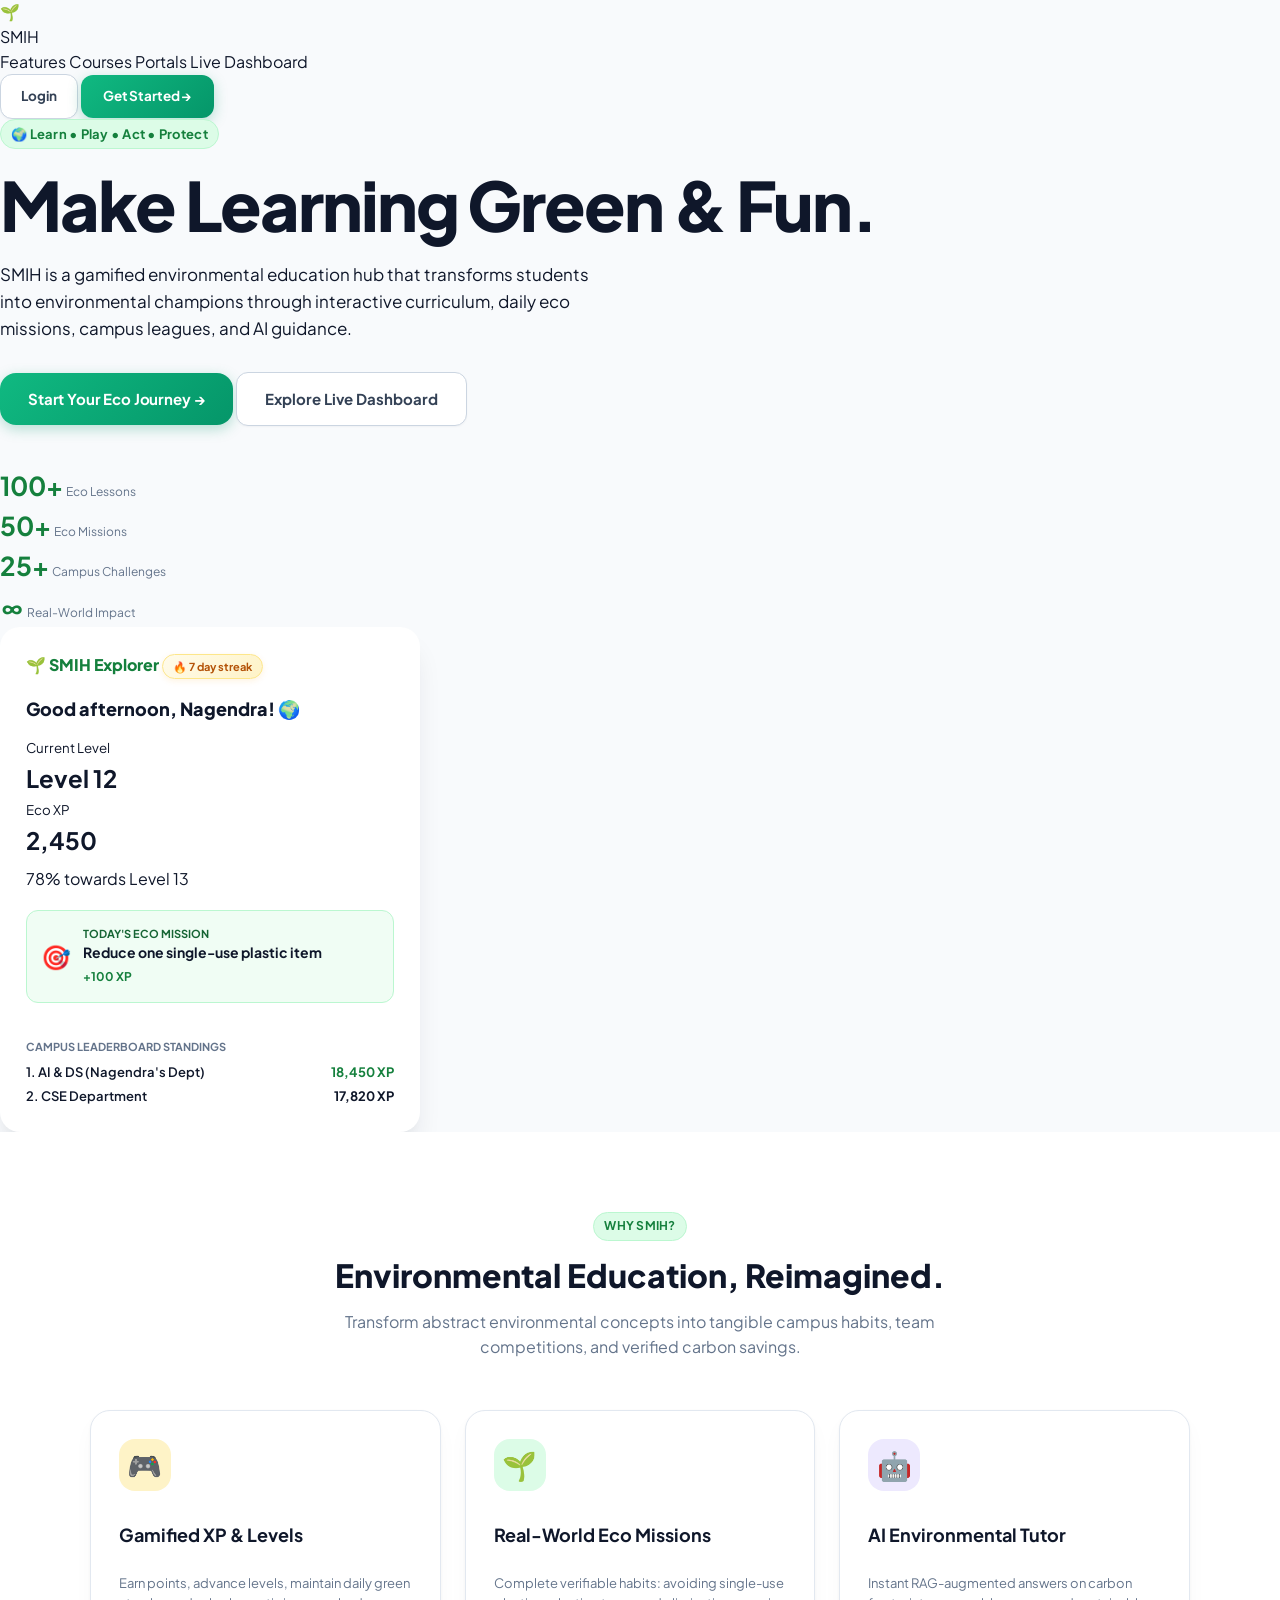
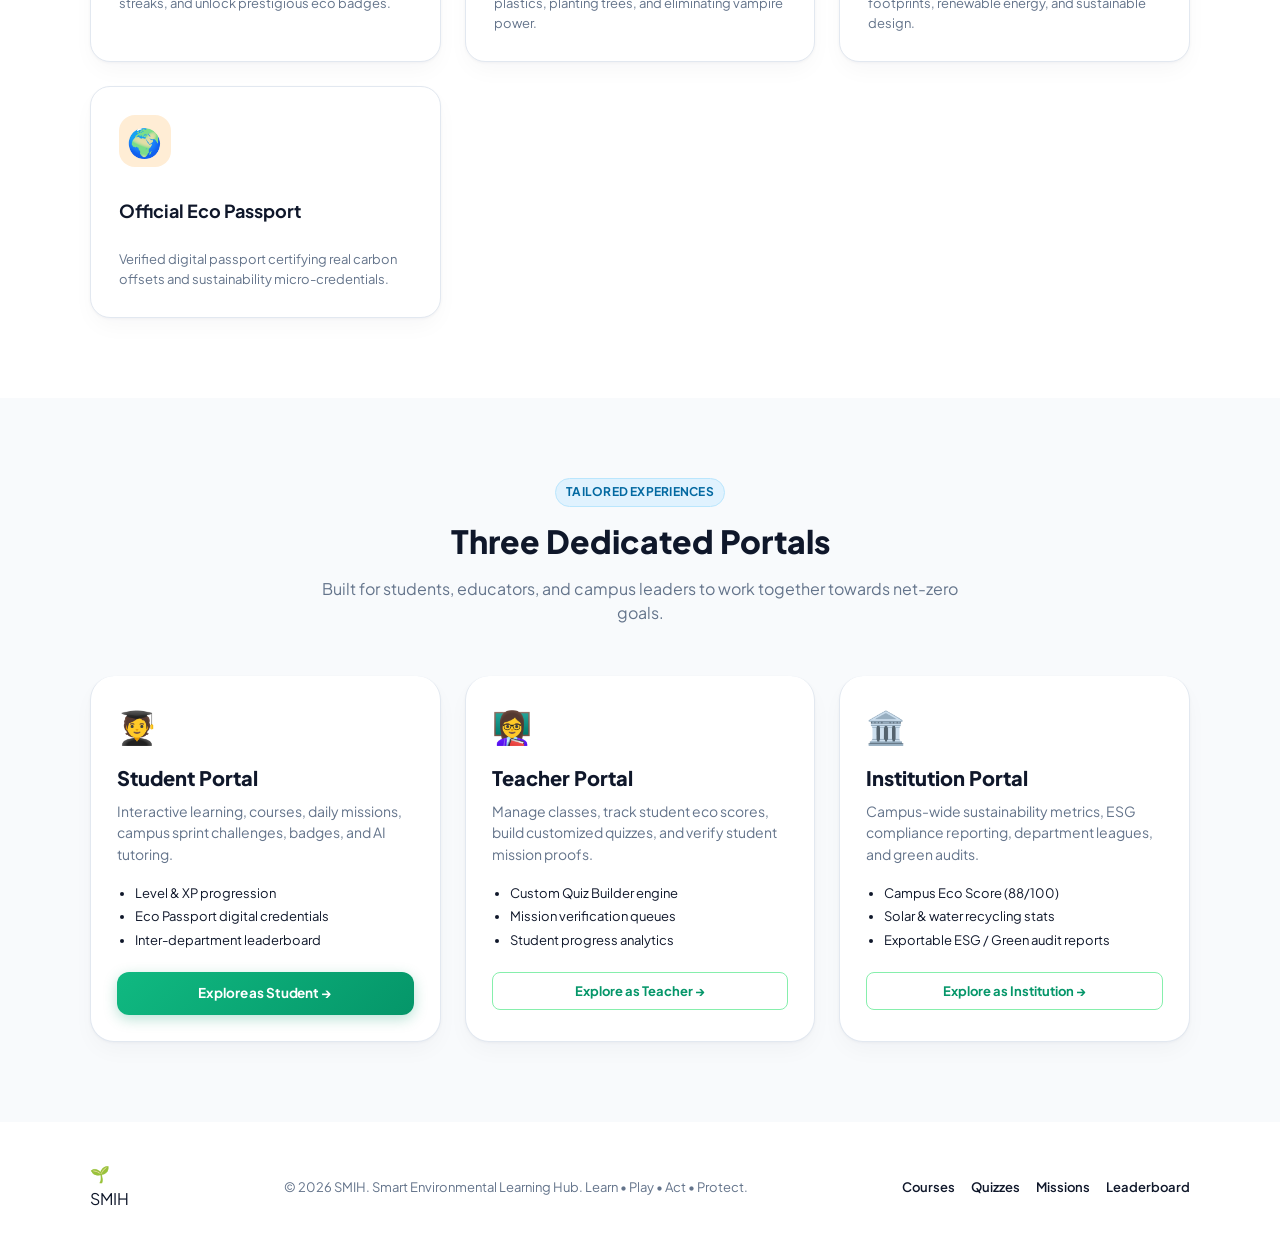
==== index.html @ 1d526935 "Initial commit: Complete SMIH application with modern UI, portals, quiz engine, and backend" ====
<!DOCTYPE html>
<html lang="en">
<head>
    <meta charset="UTF-8">
    <meta name="viewport" content="width=device-width, initial-scale=1.0">
    <title>SMIH | Smart Environmental Learning Hub</title>
    <link rel="stylesheet" href="styles.css">
    <link href="https://fonts.googleapis.com/css2?family=Inter:wght@400;500;600;700;800&display=swap" rel="stylesheet">
</head>
<body>

    <!-- Landing Navigation -->
    <nav class="navbar">
        <div class="logo">
            <div class="logo-icon">🌱</div>
            <span>SMIH</span>
        </div>

        <div class="nav-links">
            <a href="#features">Features</a>
            <a href="#courses">Courses</a>
            <a href="#portals">Portals</a>
            <a href="dashboard.html">Live Dashboard</a>
        </div>

        <div class="nav-actions">
            <a href="login.html" class="secondary-btn">Login</a>
            <a href="register.html" class="primary-btn">Get Started →</a>
        </div>
    </nav>

    <!-- Hero Section -->
    <section class="hero">
        <div class="hero-content">
            <div class="badge-tag badge-green" style="font-size: 13px; font-weight: 700; margin-bottom: 20px;">
                🌍 Learn • Play • Act • Protect
            </div>

            <h1 style="font-size: clamp(42px, 5.5vw, 68px); line-height: 1.05; letter-spacing: -0.03em; font-weight: 800; margin-bottom: 20px;">
                Make Learning <span style="color: var(--green);">Green & Fun.</span>
            </h1>

            <p style="font-size: 17px; color: var(--text); line-height: 1.6; margin-bottom: 30px; max-width: 620px;">
                SMIH is a gamified environmental education hub that transforms students into environmental champions through interactive curriculum, daily eco missions, campus leagues, and AI guidance.
            </p>

            <div class="hero-buttons">
                <a href="register.html" class="primary-btn large">
                    Start Your Eco Journey →
                </a>
                <a href="dashboard.html" class="secondary-btn large">
                    Explore Live Dashboard
                </a>
            </div>

            <div class="stats" style="margin-top: 40px;">
                <div>
                    <strong style="font-size: 26px; color: #15803d;">100+</strong>
                    <span style="font-size: 12px; color: var(--text-muted);">Eco Lessons</span>
                </div>
                <div>
                    <strong style="font-size: 26px; color: #15803d;">50+</strong>
                    <span style="font-size: 12px; color: var(--text-muted);">Eco Missions</span>
                </div>
                <div>
                    <strong style="font-size: 26px; color: #15803d;">25+</strong>
                    <span style="font-size: 12px; color: var(--text-muted);">Campus Challenges</span>
                </div>
                <div>
                    <strong style="font-size: 26px; color: #15803d;">∞</strong>
                    <span style="font-size: 12px; color: var(--text-muted);">Real-World Impact</span>
                </div>
            </div>
        </div>

        <!-- Dashboard Preview Card matching ASCII mock -->
        <div class="hero-card">
            <div class="dashboard-preview" style="background: white; border: 1px solid var(--border); border-radius: var(--radius-xl); padding: 26px; box-shadow: var(--shadow-xl); max-width: 420px; width: 100%;">
                <div class="preview-header">
                    <span style="font-weight: 800; color: #15803d;">🌱 SMIH Explorer</span>
                    <span class="streak-pill" style="padding: 3px 10px; font-size: 11px;">🔥 7 day streak</span>
                </div>

                <h3 style="font-size: 18px; font-weight: 800; margin: 16px 0 12px;">Good afternoon, Nagendra! 🌍</h3>

                <div class="level-box">
                    <div>
                        <small>Current Level</small>
                        <h2>Level 12</h2>
                    </div>
                    <div>
                        <small>Eco XP</small>
                        <h2>2,450</h2>
                    </div>
                </div>

                <div class="progress" style="margin-bottom: 8px;">
                    <div class="progress-bar" style="width: 78%;"></div>
                </div>
                <p class="small-text" style="margin-bottom: 18px;">78% towards Level 13</p>

                <div class="mission-preview" style="background: #f0fdf4; border: 1px solid #bbf7d0; border-radius: 12px; padding: 14px; display: flex; gap: 12px; align-items: center;">
                    <div style="font-size: 24px;">🎯</div>
                    <div>
                        <div style="font-size: 11px; font-weight: 700; color: #166534; text-transform: uppercase;">Today's Eco Mission</div>
                        <h4 style="font-size: 14px; font-weight: 700;">Reduce one single-use plastic item</h4>
                        <span style="font-size: 12px; color: #15803d; font-weight: 700;">+100 XP</span>
                    </div>
                </div>

                <div style="margin-top: 16px; padding-top: 14px; border-top: 1px solid var(--border);">
                    <small style="font-weight: 700; color: var(--text-muted); text-transform: uppercase; font-size: 11px;">Campus Leaderboard Standings</small>
                    <div style="display: flex; justify-content: space-between; font-size: 13px; font-weight: 600; margin-top: 4px;">
                        <span>1. AI & DS (Nagendra's Dept)</span>
                        <strong style="color: #15803d;">18,450 XP</strong>
                    </div>
                    <div style="display: flex; justify-content: space-between; font-size: 13px; font-weight: 600; margin-top: 4px;">
                        <span>2. CSE Department</span>
                        <strong style="color: var(--text);">17,820 XP</strong>
                    </div>
                </div>
            </div>
        </div>
    </section>

    <!-- Why SMIH / Features -->
    <section id="features" style="padding: 80px 7%; background: white;">
        <div style="text-align: center; max-width: 650px; margin: 0 auto 50px;">
            <span class="badge-tag badge-green">WHY SMIH?</span>
            <h2 style="font-size: 32px; font-weight: 800; margin: 10px 0;">Environmental Education, Reimagined.</h2>
            <p style="color: var(--text-muted); font-size: 16px;">Transform abstract environmental concepts into tangible campus habits, team competitions, and verified carbon savings.</p>
        </div>

        <div style="display: grid; grid-template-columns: repeat(auto-fit, minmax(260px, 1fr)); gap: 24px;">
            <div class="stat-metric-card" style="flex-direction: column; align-items: flex-start; padding: 28px;">
                <div class="stat-metric-icon xp" style="font-size: 28px; margin-bottom: 12px;">🎮</div>
                <h3 style="font-size: 18px; margin-bottom: 6px;">Gamified XP & Levels</h3>
                <p style="font-size: 13px; color: var(--text-muted);">Earn points, advance levels, maintain daily green streaks, and unlock prestigious eco badges.</p>
            </div>

            <div class="stat-metric-card" style="flex-direction: column; align-items: flex-start; padding: 28px;">
                <div class="stat-metric-icon carbon" style="font-size: 28px; margin-bottom: 12px;">🌱</div>
                <h3 style="font-size: 18px; margin-bottom: 6px;">Real-World Eco Missions</h3>
                <p style="font-size: 13px; color: var(--text-muted);">Complete verifiable habits: avoiding single-use plastics, planting trees, and eliminating vampire power.</p>
            </div>

            <div class="stat-metric-card" style="flex-direction: column; align-items: flex-start; padding: 28px;">
                <div class="stat-metric-icon badges" style="font-size: 28px; margin-bottom: 12px;">🤖</div>
                <h3 style="font-size: 18px; margin-bottom: 6px;">AI Environmental Tutor</h3>
                <p style="font-size: 13px; color: var(--text-muted);">Instant RAG-augmented answers on carbon footprints, renewable energy, and sustainable design.</p>
            </div>

            <div class="stat-metric-card" style="flex-direction: column; align-items: flex-start; padding: 28px;">
                <div class="stat-metric-icon streak" style="font-size: 28px; margin-bottom: 12px;">🌍</div>
                <h3 style="font-size: 18px; margin-bottom: 6px;">Official Eco Passport</h3>
                <p style="font-size: 13px; color: var(--text-muted);">Verified digital passport certifying real carbon offsets and sustainability micro-credentials.</p>
            </div>
        </div>
    </section>

    <!-- 3 Core Portals Overview -->
    <section id="portals" style="padding: 80px 7%; background: var(--bg);">
        <div style="text-align: center; max-width: 650px; margin: 0 auto 50px;">
            <span class="badge-tag badge-blue">TAILORED EXPERIENCES</span>
            <h2 style="font-size: 32px; font-weight: 800; margin: 10px 0;">Three Dedicated Portals</h2>
            <p style="color: var(--text-muted); font-size: 16px;">Built for students, educators, and campus leaders to work together towards net-zero goals.</p>
        </div>

        <div style="display: grid; grid-template-columns: repeat(auto-fit, minmax(320px, 1fr)); gap: 24px;">
            <!-- Student Portal -->
            <div class="content-card" style="border-top: 4px solid var(--green);">
                <div style="font-size: 32px; margin-bottom: 10px;">🧑‍🎓</div>
                <h3 style="font-size: 20px; font-weight: 800; margin-bottom: 8px;">Student Portal</h3>
                <p style="color: var(--text-muted); font-size: 14px; margin-bottom: 16px;">Interactive learning, courses, daily missions, campus sprint challenges, badges, and AI tutoring.</p>
                <ul style="font-size: 13px; color: var(--text); padding-left: 18px; margin-bottom: 20px; line-height: 1.8;">
                    <li>Level & XP progression</li>
                    <li>Eco Passport digital credentials</li>
                    <li>Inter-department leaderboard</li>
                </ul>
                <a href="login.html" class="primary-btn full-btn">Explore as Student →</a>
            </div>

            <!-- Teacher Portal -->
            <div class="content-card" style="border-top: 4px solid var(--blue);">
                <div style="font-size: 32px; margin-bottom: 10px;">👩‍🏫</div>
                <h3 style="font-size: 20px; font-weight: 800; margin-bottom: 8px;">Teacher Portal</h3>
                <p style="color: var(--text-muted); font-size: 14px; margin-bottom: 16px;">Manage classes, track student eco scores, build customized quizzes, and verify student mission proofs.</p>
                <ul style="font-size: 13px; color: var(--text); padding-left: 18px; margin-bottom: 20px; line-height: 1.8;">
                    <li>Custom Quiz Builder engine</li>
                    <li>Mission verification queues</li>
                    <li>Student progress analytics</li>
                </ul>
                <a href="login.html" class="outline-btn full-btn">Explore as Teacher →</a>
            </div>

            <!-- Institution Portal -->
            <div class="content-card" style="border-top: 4px solid var(--purple);">
                <div style="font-size: 32px; margin-bottom: 10px;">🏛️</div>
                <h3 style="font-size: 20px; font-weight: 800; margin-bottom: 8px;">Institution Portal</h3>
                <p style="color: var(--text-muted); font-size: 14px; margin-bottom: 16px;">Campus-wide sustainability metrics, ESG compliance reporting, department leagues, and green audits.</p>
                <ul style="font-size: 13px; color: var(--text); padding-left: 18px; margin-bottom: 20px; line-height: 1.8;">
                    <li>Campus Eco Score (88/100)</li>
                    <li>Solar & water recycling stats</li>
                    <li>Exportable ESG / Green audit reports</li>
                </ul>
                <a href="login.html" class="outline-btn full-btn">Explore as Institution →</a>
            </div>
        </div>
    </section>

    <!-- Footer -->
    <footer style="padding: 40px 7%; background: white; border-top: 1px solid var(--border); display: flex; justify-content: space-between; align-items: center; flex-wrap: gap; gap: 20px;">
        <div class="logo">
            <div class="logo-icon">🌱</div>
            <span>SMIH</span>
        </div>
        <p style="color: var(--text-muted); font-size: 13px;">
            © 2026 SMIH. Smart Environmental Learning Hub. Learn • Play • Act • Protect.
        </p>
        <div style="display: flex; gap: 16px; font-size: 13px; font-weight: 600;">
            <a href="courses.html">Courses</a>
            <a href="quiz.html">Quizzes</a>
            <a href="missions.html">Missions</a>
            <a href="leaderboard.html">Leaderboard</a>
        </div>
    </footer>

    <script src="app.js"></script>
</body>
</html>
---- styles.css ----
/* ==================================================
   SMIH - Smart Environmental Learning Hub
   Next-Gen Professional Design System & UI Theme
================================================== */

@import url('https://fonts.googleapis.com/css2?family=Plus+Jakarta+Sans:wght@400;500;600;700;800&family=Inter:wght@400;500;600;700&display=swap');

:root {
    /* Brand Primary - Emerald / Forest */
    --primary: #059669;
    --primary-hover: #047857;
    --primary-active: #065f46;
    --primary-subtle: #f0fdf4;
    --primary-light: #dcfce7;
    --primary-border: #86efac;
    --primary-glow: rgba(5, 150, 105, 0.2);

    /* Dark & Slate Neutrals */
    --slate-25: #fcfdfd;
    --slate-50: #f8fafc;
    --slate-100: #f1f5f9;
    --slate-150: #eef2f6;
    --slate-200: #e2e8f0;
    --slate-300: #cbd5e1;
    --slate-400: #94a3b8;
    --slate-500: #64748b;
    --slate-600: #475569;
    --slate-700: #334155;
    --slate-800: #1e293b;
    --slate-900: #0f172a;
    --slate-950: #020617;

    /* Semantic Accents */
    --accent-amber: #f59e0b;
    --accent-amber-light: #fef3c7;
    --accent-amber-subtle: #fffbeb;
    --accent-sky: #0284c7;
    --accent-sky-light: #e0f2fe;
    --accent-violet: #7c3aed;
    --accent-violet-light: #ede9fe;
    --accent-rose: #e11d48;
    --accent-rose-light: #ffe4e6;

    /* Theme Layout Tokens */
    --bg-page: #f8fafc;
    --bg-surface: #ffffff;
    --bg-surface-elevated: #ffffff;
    --border-subtle: #e2e8f0;
    --border-strong: #cbd5e1;
    --text-primary: #0f172a;
    --text-secondary: #475569;
    --text-muted: #64748b;
    --text-inverse: #ffffff;

    /* Radii */
    --radius-xs: 6px;
    --radius-sm: 8px;
    --radius-md: 12px;
    --radius-lg: 16px;
    --radius-xl: 20px;
    --radius-2xl: 24px;
    --radius-full: 9999px;

    /* Multi-Layered SaaS Elevation Shadows */
    --shadow-xs: 0 1px 2px rgba(15, 23, 42, 0.04);
    --shadow-sm: 0 2px 4px rgba(15, 23, 42, 0.04), 0 1px 2px rgba(15, 23, 42, 0.02);
    --shadow-md: 0 4px 8px -1px rgba(15, 23, 42, 0.06), 0 2px 4px -2px rgba(15, 23, 42, 0.04);
    --shadow-lg: 0 10px 18px -3px rgba(15, 23, 42, 0.08), 0 4px 8px -4px rgba(15, 23, 42, 0.03);
    --shadow-xl: 0 20px 28px -5px rgba(15, 23, 42, 0.09), 0 8px 12px -6px rgba(15, 23, 42, 0.04);
    --shadow-card: 0 1px 3px rgba(15, 23, 42, 0.04), 0 10px 24px -4px rgba(15, 23, 42, 0.04);
    --shadow-glow: 0 0 25px rgba(5, 150, 105, 0.18);
}

/* Base Reset & Typography */
* {
    margin: 0;
    padding: 0;
    box-sizing: border-box;
}

html {
    scroll-behavior: smooth;
}

body {
    font-family: 'Plus Jakarta Sans', 'Inter', system-ui, -apple-system, sans-serif;
    background-color: var(--bg-page);
    color: var(--text-primary);
    line-height: 1.55;
    -webkit-font-smoothing: antialiased;
    -moz-osx-font-smoothing: grayscale;
}

a {
    color: inherit;
    text-decoration: none;
    transition: color 0.15s ease;
}

button, input, select, textarea {
    font-family: inherit;
}

/* ==================================================
   MODERN GLASS TOPBAR
================================================== */
.app-topbar {
    height: 70px;
    background: rgba(255, 255, 255, 0.88);
    backdrop-filter: blur(16px);
    -webkit-backdrop-filter: blur(16px);
    border-bottom: 1px solid var(--border-subtle);
    display: flex;
    align-items: center;
    justify-content: space-between;
    padding: 0 28px;
    position: sticky;
    top: 0;
    z-index: 120;
}

.topbar-left {
    display: flex;
    align-items: center;
    gap: 16px;
}

.brand {
    display: flex;
    align-items: center;
    gap: 12px;
    font-size: 19px;
    font-weight: 800;
    letter-spacing: -0.03em;
    color: var(--slate-900);
}

.brand .logo-icon {
    width: 38px;
    height: 38px;
    background: linear-gradient(135deg, #10b981 0%, #059669 100%);
    color: white;
    border-radius: var(--radius-md);
    display: grid;
    place-items: center;
    font-size: 20px;
    box-shadow: 0 4px 12px rgba(5, 150, 105, 0.28);
}

.brand-text {
    display: flex;
    flex-direction: column;
}

.brand-title {
    line-height: 1.1;
    font-weight: 800;
    font-size: 18px;
    background: linear-gradient(135deg, #0f172a 0%, #064e3b 100%);
    -webkit-background-clip: text;
    -webkit-text-fill-color: transparent;
}

.brand-subtitle {
    font-size: 10.5px;
    font-weight: 700;
    color: var(--slate-500);
    letter-spacing: 0.05em;
    text-transform: uppercase;
}

/* Topbar Global Search */
.topbar-search {
    position: relative;
    width: 320px;
}

.topbar-search input {
    width: 100%;
    padding: 9px 36px 9px 38px;
    background: var(--slate-100);
    border: 1px solid transparent;
    border-radius: var(--radius-full);
    font-size: 13px;
    color: var(--slate-800);
    outline: none;
    transition: all 0.2s ease;
}

.topbar-search input:focus {
    background: #ffffff;
    border-color: var(--primary);
    box-shadow: 0 0 0 3px rgba(5, 150, 105, 0.12);
}

.topbar-search .search-icon {
    position: absolute;
    left: 14px;
    top: 50%;
    transform: translateY(-50%);
    color: var(--slate-400);
    font-size: 14px;
    pointer-events: none;
}

.topbar-search .kbd-hint {
    position: absolute;
    right: 12px;
    top: 50%;
    transform: translateY(-50%);
    font-size: 10px;
    font-weight: 700;
    background: var(--slate-200);
    color: var(--slate-600);
    padding: 2px 6px;
    border-radius: 4px;
    pointer-events: none;
}

.topbar-right {
    display: flex;
    align-items: center;
    gap: 16px;
}

/* Streak Pill */
.streak-pill {
    display: inline-flex;
    align-items: center;
    gap: 6px;
    background: linear-gradient(135deg, #fffbeb 0%, #fef3c7 100%);
    color: #b45309;
    border: 1px solid #fde68a;
    padding: 6px 14px;
    border-radius: var(--radius-full);
    font-size: 13px;
    font-weight: 700;
    box-shadow: 0 2px 6px rgba(245, 158, 11, 0.12);
    transition: transform 0.15s ease;
}

.streak-pill:hover {
    transform: translateY(-1px);
}

/* Role Selector in Topbar */
.role-badge-select {
    display: flex;
    align-items: center;
    gap: 8px;
    background: var(--slate-100);
    border: 1px solid var(--border-subtle);
    padding: 4px 10px;
    border-radius: var(--radius-full);
}

.role-badge-select select {
    background: transparent;
    border: none;
    font-size: 12px;
    font-weight: 700;
    color: var(--slate-800);
    outline: none;
    cursor: pointer;
}

/* User Profile Badge */
.user-profile-badge {
    display: flex;
    align-items: center;
    gap: 10px;
    padding: 5px 14px 5px 6px;
    border-radius: var(--radius-full);
    background: var(--bg-surface);
    border: 1px solid var(--border-subtle);
    cursor: pointer;
    transition: all 0.2s ease;
    box-shadow: var(--shadow-xs);
}

.user-profile-badge:hover {
    border-color: var(--slate-300);
    box-shadow: var(--shadow-sm);
    background: var(--slate-50);
}

.user-avatar-mini {
    width: 32px;
    height: 32px;
    border-radius: var(--radius-full);
    background: linear-gradient(135deg, #10b981 0%, #047857 100%);
    color: white;
    font-weight: 800;
    font-size: 13px;
    display: grid;
    place-items: center;
    box-shadow: 0 2px 8px rgba(5, 150, 105, 0.25);
}

/* Action Icons */
.icon-action-btn {
    width: 38px;
    height: 38px;
    border-radius: var(--radius-full);
    background: var(--bg-surface);
    border: 1px solid var(--border-subtle);
    display: grid;
    place-items: center;
    color: var(--slate-700);
    font-size: 16px;
    cursor: pointer;
    position: relative;
    user-select: none;
    transition: all 0.2s cubic-bezier(0.16, 1, 0.3, 1);
}

.icon-action-btn:hover {
    background: var(--slate-100);
    color: var(--primary);
    transform: scale(1.05);
}

.icon-action-btn.active {
    background: var(--primary-subtle);
    color: var(--primary-hover);
    border-color: var(--primary-border);
}

.icon-action-btn .badge-dot {
    position: absolute;
    top: 8px;
    right: 8px;
    width: 8px;
    height: 8px;
    background: var(--primary);
    border-radius: 50%;
    border: 2px solid white;
}

/* ==================================================
   APP LAYOUT & RESPONSIVE COLLAPSIBLE SIDEBAR
================================================== */
.app-layout {
    display: flex;
    min-height: calc(100vh - 70px);
    position: relative;
}

.sidebar {
    width: 260px;
    background: var(--bg-surface);
    border-right: 1px solid var(--border-subtle);
    display: flex;
    flex-direction: column;
    justify-content: space-between;
    padding: 24px 16px;
    flex-shrink: 0;
    transition: width 0.28s cubic-bezier(0.16, 1, 0.3, 1),
                padding 0.28s ease,
                left 0.28s cubic-bezier(0.16, 1, 0.3, 1);
    position: relative;
    z-index: 80;
}

/* Desktop Collapsed Sidebar Mode (Icon-Rail) */
.sidebar.collapsed {
    width: 78px;
    padding: 24px 10px;
}

.sidebar.collapsed .sidebar-category {
    opacity: 0;
    height: 0;
    padding: 0;
    margin: 0;
    overflow: hidden;
}

.sidebar.collapsed .nav-item {
    justify-content: center;
    padding: 12px 0;
    gap: 0;
    border-radius: var(--radius-lg);
    position: relative;
}

.sidebar.collapsed .nav-item span:not(.icon) {
    display: none;
}

.sidebar.collapsed .nav-item span.icon {
    font-size: 20px;
    width: auto;
}

.sidebar.collapsed .nav-item::before {
    left: -10px;
}

.sidebar.collapsed .eco-mini-meter {
    padding: 10px 4px;
    text-align: center;
}

.sidebar.collapsed .eco-mini-meter small,
.sidebar.collapsed .eco-mini-meter p {
    display: none;
}

.sidebar.collapsed .eco-mini-meter .carbon-val {
    font-size: 11px;
    font-weight: 800;
}

.sidebar.collapsed .sidebar-footer div:last-child {
    display: none;
}

/* Tooltip on Collapsed Navigation Items */
.sidebar.collapsed .nav-item:hover::after {
    content: attr(data-title);
    position: absolute;
    left: calc(100% + 14px);
    top: 50%;
    transform: translateY(-50%);
    background: var(--slate-900);
    color: #ffffff;
    font-size: 12px;
    font-weight: 700;
    padding: 6px 12px;
    border-radius: var(--radius-sm);
    white-space: nowrap;
    z-index: 1000;
    box-shadow: var(--shadow-lg);
    pointer-events: none;
    animation: tooltipFadeIn 0.15s ease;
}

@keyframes tooltipFadeIn {
    from { opacity: 0; transform: translateY(-50%) translateX(-6px); }
    to { opacity: 1; transform: translateY(-50%) translateX(0); }
}

.sidebar-nav {
    display: flex;
    flex-direction: column;
    gap: 4px;
}

.sidebar-category {
    font-size: 11px;
    font-weight: 700;
    text-transform: uppercase;
    letter-spacing: 0.08em;
    color: var(--slate-400);
    padding: 14px 14px 8px;
    transition: opacity 0.2s ease;
}

.nav-item {
    display: flex;
    align-items: center;
    gap: 12px;
    padding: 11px 16px;
    border-radius: var(--radius-md);
    font-size: 13.5px;
    font-weight: 600;
    color: var(--slate-600);
    transition: all 0.18s ease;
    position: relative;
}

.nav-item span.icon {
    font-size: 18px;
    display: inline-flex;
    align-items: center;
    justify-content: center;
    width: 22px;
    color: var(--slate-500);
    transition: transform 0.15s ease;
}

.nav-item:hover {
    background: var(--slate-100);
    color: var(--slate-900);
}

.nav-item:hover span.icon {
    transform: scale(1.1);
}

.nav-item.active {
    background: linear-gradient(135deg, #ecfdf4 0%, #d1fae5 100%);
    color: #065f46;
    font-weight: 700;
}

.nav-item.active span.icon {
    color: var(--primary);
}

.nav-item.active::before {
    content: "";
    position: absolute;
    left: -16px;
    top: 8px;
    bottom: 8px;
    width: 4px;
    border-radius: 0 4px 4px 0;
    background: var(--primary);
}

/* Sidebar Footer & Sustainability Gauge */
.sidebar-footer {
    padding-top: 18px;
    border-top: 1px solid var(--border-subtle);
}

.eco-mini-meter {
    background: linear-gradient(135deg, #f0fdf4 0%, #e0f2fe 100%);
    border: 1px solid #bbf7d0;
    border-radius: var(--radius-lg);
    padding: 14px;
    margin-bottom: 14px;
    transition: all 0.25s ease;
}

.eco-mini-meter small {
    display: block;
    font-size: 11px;
    font-weight: 700;
    color: #166534;
    text-transform: uppercase;
    letter-spacing: 0.04em;
    margin-bottom: 4px;
}

.eco-mini-meter .carbon-val {
    font-size: 18px;
    font-weight: 800;
    color: #065f46;
}

.eco-mini-meter p {
    font-size: 11px;
    color: var(--slate-600);
    margin-top: 4px;
}

/* Mobile Overlay Backdrop */
.sidebar-overlay {
    position: fixed;
    inset: 0;
    background: rgba(15, 23, 42, 0.55);
    backdrop-filter: blur(4px);
    -webkit-backdrop-filter: blur(4px);
    z-index: 140;
    opacity: 0;
    pointer-events: none;
    transition: opacity 0.25s ease;
}

.sidebar-overlay.active {
    opacity: 1;
    pointer-events: auto;
}

/* Main Content Workspace */
.main-content {
    flex: 1;
    padding: 36px 44px;
    max-width: 1440px;
    margin: 0 auto;
    width: 100%;
    transition: padding 0.25s ease;
}

/* ==================================================
   BUTTONS & MICRO-INTERACTIONS
================================================== */
.primary-btn {
    display: inline-flex;
    align-items: center;
    justify-content: center;
    gap: 8px;
    background: linear-gradient(135deg, #10b981 0%, #059669 100%);
    color: #ffffff;
    padding: 11px 22px;
    border-radius: var(--radius-md);
    font-weight: 700;
    font-size: 13.5px;
    letter-spacing: -0.01em;
    border: none;
    box-shadow: 0 4px 14px rgba(5, 150, 105, 0.28);
    transition: all 0.2s cubic-bezier(0.16, 1, 0.3, 1);
    cursor: pointer;
}

.primary-btn:hover {
    background: linear-gradient(135deg, #059669 0%, #047857 100%);
    transform: translateY(-2px);
    box-shadow: 0 6px 20px rgba(5, 150, 105, 0.38);
}

.primary-btn:active {
    transform: translateY(0);
}

.primary-btn.large {
    padding: 14px 28px;
    font-size: 15px;
    border-radius: var(--radius-lg);
}

.secondary-btn {
    display: inline-flex;
    align-items: center;
    justify-content: center;
    gap: 8px;
    background: #ffffff;
    color: var(--slate-700);
    border: 1px solid var(--border-strong);
    padding: 11px 20px;
    border-radius: var(--radius-md);
    font-weight: 700;
    font-size: 13.5px;
    box-shadow: var(--shadow-xs);
    transition: all 0.15s ease;
    cursor: pointer;
}

.secondary-btn:hover {
    background: var(--slate-50);
    border-color: var(--slate-400);
    color: var(--slate-900);
}

.secondary-btn.large {
    padding: 14px 28px;
    font-size: 15px;
}

.outline-btn {
    display: inline-flex;
    align-items: center;
    justify-content: center;
    gap: 6px;
    border: 1.5px solid var(--primary-border);
    color: var(--primary);
    background: #ffffff;
    padding: 8px 16px;
    border-radius: var(--radius-sm);
    font-weight: 700;
    font-size: 13px;
    transition: all 0.15s ease;
    cursor: pointer;
}

.outline-btn:hover {
    background: var(--primary-subtle);
    border-color: var(--primary);
    color: var(--primary-hover);
}

.logout-btn {
    border: 1px solid #fecaca;
    background: #fff5f5;
    color: #dc2626;
    padding: 7px 14px;
    border-radius: var(--radius-sm);
    font-weight: 700;
    font-size: 12.5px;
    transition: all 0.15s ease;
    cursor: pointer;
}

.logout-btn:hover {
    background: #fee2e2;
    border-color: #fca5a5;
}

.full-btn {
    width: 100%;
}

/* Badge Tags */
.badge-tag {
    display: inline-flex;
    align-items: center;
    gap: 5px;
    padding: 4px 10px;
    border-radius: var(--radius-full);
    font-size: 12px;
    font-weight: 700;
    letter-spacing: 0.02em;
}

.badge-green { background: #dcfce7; color: #15803d; border: 1px solid #bbf7d0; }
.badge-blue { background: #e0f2fe; color: #0369a1; border: 1px solid #bae6fd; }
.badge-amber { background: #fef3c7; color: #b45309; border: 1px solid #fde68a; }
.badge-purple { background: #ede9fe; color: #6d28d9; border: 1px solid #ddd6fe; }

/* ==================================================
   STUDENT DASHBOARD (MATCHING ASCII MOCK)
================================================== */
.welcome-hero {
    background: linear-gradient(135deg, #064e3b 0%, #065f46 45%, #0f766e 100%);
    color: white;
    border-radius: var(--radius-2xl);
    padding: 34px 40px;
    display: flex;
    justify-content: space-between;
    align-items: center;
    margin-bottom: 30px;
    box-shadow: 0 14px 34px -4px rgba(6, 78, 59, 0.32);
    position: relative;
    overflow: hidden;
}

.welcome-hero::after {
    content: "";
    position: absolute;
    right: -60px;
    top: -60px;
    width: 240px;
    height: 240px;
    background: radial-gradient(circle, rgba(52, 211, 153, 0.25) 0%, transparent 70%);
    pointer-events: none;
}

.welcome-hero h1 {
    font-size: 30px;
    font-weight: 800;
    letter-spacing: -0.03em;
    margin-bottom: 8px;
    line-height: 1.2;
}

.welcome-hero p {
    color: #a7f3d0;
    font-size: 14.5px;
    max-width: 540px;
    line-height: 1.5;
}

.hero-level-box {
    background: rgba(255, 255, 255, 0.12);
    backdrop-filter: blur(12px);
    -webkit-backdrop-filter: blur(12px);
    border: 1px solid rgba(255, 255, 255, 0.22);
    border-radius: var(--radius-xl);
    padding: 20px 26px;
    min-width: 300px;
    box-shadow: 0 8px 24px rgba(0, 0, 0, 0.12);
}

.level-row {
    display: flex;
    justify-content: space-between;
    align-items: baseline;
    margin-bottom: 10px;
}

.level-row strong {
    font-size: 19px;
    font-weight: 800;
    letter-spacing: -0.02em;
}

.level-row .xp-count {
    font-size: 15px;
    font-weight: 700;
    color: #6ee7b7;
}

.level-progress-bg {
    height: 10px;
    background: rgba(0, 0, 0, 0.3);
    border-radius: var(--radius-full);
    overflow: hidden;
    margin-bottom: 8px;
    position: relative;
}

.level-progress-bar {
    height: 100%;
    width: 78%;
    background: linear-gradient(90deg, #34d399, #10b981);
    border-radius: var(--radius-full);
    box-shadow: 0 0 12px rgba(52, 211, 153, 0.6);
    transition: width 0.8s cubic-bezier(0.16, 1, 0.3, 1);
}

.level-subtext {
    font-size: 12px;
    color: #a7f3d0;
    font-weight: 600;
    text-align: right;
}

/* 4-Stat Metric Cards */
.stats-grid-4 {
    display: grid;
    grid-template-columns: repeat(4, 1fr);
    gap: 20px;
    margin-bottom: 30px;
}

.stat-metric-card {
    background: var(--bg-surface);
    border: 1px solid var(--border-subtle);
    border-radius: var(--radius-xl);
    padding: 22px;
    display: flex;
    align-items: center;
    gap: 18px;
    box-shadow: var(--shadow-card);
    transition: all 0.2s cubic-bezier(0.16, 1, 0.3, 1);
}

.stat-metric-card:hover {
    transform: translateY(-3px);
    box-shadow: var(--shadow-lg);
    border-color: var(--slate-300);
}

.stat-metric-icon {
    width: 52px;
    height: 52px;
    border-radius: var(--radius-lg);
    display: grid;
    place-items: center;
    font-size: 26px;
    flex-shrink: 0;
}

.stat-metric-icon.xp { background: #fef3c7; color: #b45309; }
.stat-metric-icon.streak { background: #ffedd5; color: #c2410c; }
.stat-metric-icon.badges { background: #ede9fe; color: #6d28d9; }
.stat-metric-icon.carbon { background: #dcfce7; color: #15803d; }

.stat-metric-info small {
    display: block;
    font-size: 11.5px;
    font-weight: 700;
    color: var(--slate-400);
    text-transform: uppercase;
    letter-spacing: 0.05em;
    margin-bottom: 2px;
}

.stat-metric-info h3 {
    font-size: 24px;
    font-weight: 800;
    letter-spacing: -0.02em;
    color: var(--slate-900);
}

/* 2-Column Dashboard Split */
.dashboard-columns {
    display: grid;
    grid-template-columns: 1.25fr 0.95fr;
    gap: 26px;
    margin-bottom: 34px;
}

.content-card {
    background: var(--bg-surface);
    border: 1px solid var(--border-subtle);
    border-radius: var(--radius-2xl);
    padding: 26px;
    box-shadow: var(--shadow-card);
    transition: border-color 0.15s ease;
}

.card-header-row {
    display: flex;
    align-items: center;
    justify-content: space-between;
    margin-bottom: 22px;
}

.card-header-row h2 {
    font-size: 18px;
    font-weight: 800;
    letter-spacing: -0.02em;
    color: var(--slate-900);
    display: flex;
    align-items: center;
    gap: 8px;
}

.link-action {
    font-size: 13px;
    font-weight: 700;
    color: var(--primary);
    transition: color 0.15s ease;
}

.link-action:hover {
    color: var(--primary-hover);
    text-decoration: underline;
}

/* Today's Eco Mission Card */
.today-mission-card {
    background: linear-gradient(135deg, #f0fdf4 0%, #ffffff 70%);
    border: 1.5px solid #86efac;
    border-radius: var(--radius-xl);
    padding: 24px;
    display: flex;
    gap: 20px;
    margin-bottom: 24px;
    box-shadow: var(--shadow-sm);
    position: relative;
}

.mission-avatar {
    width: 58px;
    height: 58px;
    border-radius: var(--radius-xl);
    background: linear-gradient(135deg, #dcfce7 0%, #bbf7d0 100%);
    border: 1.5px solid #86efac;
    display: grid;
    place-items: center;
    font-size: 28px;
    flex-shrink: 0;
    box-shadow: 0 4px 12px rgba(5, 150, 105, 0.15);
}

.mission-details {
    flex: 1;
}

.mission-badge-row {
    display: flex;
    align-items: center;
    gap: 8px;
    margin-bottom: 6px;
}

.mission-reward-tag {
    background: linear-gradient(135deg, #10b981 0%, #059669 100%);
    color: white;
    font-weight: 800;
    font-size: 11px;
    padding: 3px 10px;
    border-radius: var(--radius-full);
    box-shadow: 0 2px 6px rgba(5, 150, 105, 0.25);
}

.today-mission-card h3 {
    font-size: 17px;
    font-weight: 800;
    letter-spacing: -0.02em;
    color: var(--slate-900);
    margin-bottom: 4px;
}

.today-mission-card p {
    font-size: 13.5px;
    color: var(--slate-600);
    margin-bottom: 16px;
    line-height: 1.5;
}

/* Continue Learning Progress List */
.learning-list {
    display: flex;
    flex-direction: column;
    gap: 14px;
}

.learning-item {
    display: flex;
    align-items: center;
    gap: 16px;
    padding: 14px 18px;
    border-radius: var(--radius-lg);
    border: 1px solid var(--border-subtle);
    background: var(--slate-25);
    transition: all 0.2s cubic-bezier(0.16, 1, 0.3, 1);
}

.learning-item:hover {
    border-color: var(--slate-300);
    background: #ffffff;
    box-shadow: var(--shadow-md);
    transform: translateX(3px);
}

.learning-icon {
    width: 44px;
    height: 44px;
    border-radius: var(--radius-md);
    display: grid;
    place-items: center;
    font-size: 22px;
    background: #ffffff;
    border: 1px solid var(--border-subtle);
    box-shadow: var(--shadow-xs);
    flex-shrink: 0;
}

.learning-info {
    flex: 1;
}

.learning-title-row {
    display: flex;
    justify-content: space-between;
    margin-bottom: 6px;
}

.learning-title-row strong {
    font-size: 14px;
    font-weight: 700;
    color: var(--slate-900);
}

.learning-title-row span {
    font-size: 12px;
    font-weight: 800;
    color: var(--slate-500);
}

.mini-progress-bg {
    height: 7px;
    background: var(--slate-200);
    border-radius: var(--radius-full);
    overflow: hidden;
}

.mini-progress-fill {
    height: 100%;
    border-radius: var(--radius-full);
}

.fill-climate { background: linear-gradient(90deg, #38bdf8, #0284c7); }
.fill-bio { background: linear-gradient(90deg, #34d399, #059669); }
.fill-waste { background: linear-gradient(90deg, #fbbf24, #d97706); }
.fill-energy { background: linear-gradient(90deg, #c084fc, #7c3aed); }
.fill-water { background: linear-gradient(90deg, #22d3ee, #0891b2); }

/* Campus Leaderboard Widget */
.dept-leaderboard-list {
    display: flex;
    flex-direction: column;
    gap: 12px;
}

.dept-rank-item {
    display: flex;
    align-items: center;
    justify-content: space-between;
    padding: 13px 18px;
    border-radius: var(--radius-lg);
    background: var(--slate-25);
    border: 1px solid var(--border-subtle);
    transition: all 0.15s ease;
}

.dept-rank-item.top-1 {
    background: linear-gradient(135deg, #fefce8 0%, #ffffff 80%);
    border-color: #fef08a;
    box-shadow: 0 2px 8px rgba(234, 179, 8, 0.12);
}

.dept-left {
    display: flex;
    align-items: center;
    gap: 14px;
}

.rank-badge {
    width: 26px;
    height: 26px;
    border-radius: 50%;
    background: var(--slate-200);
    color: var(--slate-700);
    display: grid;
    place-items: center;
    font-size: 12px;
    font-weight: 800;
}

.top-1 .rank-badge {
    background: #eab308;
    color: white;
    box-shadow: 0 2px 6px rgba(234, 179, 8, 0.35);
}

.dept-left strong {
    font-size: 14.5px;
    font-weight: 800;
    color: var(--slate-900);
}

.dept-xp {
    font-size: 14.5px;
    font-weight: 800;
    color: var(--primary);
}

/* Quick Hub 4-Grid */
.quick-grid-4 {
    display: grid;
    grid-template-columns: repeat(4, 1fr);
    gap: 20px;
}

.quick-hub-card {
    background: var(--bg-surface);
    border: 1px solid var(--border-subtle);
    border-radius: var(--radius-xl);
    padding: 24px;
    text-align: left;
    transition: all 0.2s cubic-bezier(0.16, 1, 0.3, 1);
    display: flex;
    flex-direction: column;
    box-shadow: var(--shadow-card);
}

.quick-hub-card:hover {
    transform: translateY(-4px);
    box-shadow: var(--shadow-lg);
    border-color: var(--primary-border);
}

.quick-hub-card .card-emoji {
    font-size: 32px;
    margin-bottom: 14px;
    display: inline-block;
}

.quick-hub-card h3 {
    font-size: 16.5px;
    font-weight: 800;
    margin-bottom: 4px;
    color: var(--slate-900);
}

.quick-hub-card p {
    font-size: 13px;
    color: var(--slate-500);
    margin-bottom: 16px;
    flex: 1;
    line-height: 1.5;
}

/* ==================================================
   COURSES & MODULES
================================================== */
.filter-bar {
    display: flex;
    gap: 10px;
    margin-bottom: 28px;
    flex-wrap: wrap;
}

.filter-btn {
    padding: 9px 18px;
    border-radius: var(--radius-full);
    border: 1px solid var(--border-subtle);
    background: #ffffff;
    font-size: 13px;
    font-weight: 700;
    color: var(--slate-600);
    cursor: pointer;
    box-shadow: var(--shadow-xs);
    transition: all 0.15s ease;
}

.filter-btn:hover {
    background: var(--slate-100);
    color: var(--slate-900);
}

.filter-btn.active {
    background: linear-gradient(135deg, #10b981 0%, #059669 100%);
    color: white;
    border-color: var(--primary);
    box-shadow: 0 4px 12px rgba(5, 150, 105, 0.28);
}

.courses-grid {
    display: grid;
    grid-template-columns: repeat(auto-fill, minmax(340px, 1fr));
    gap: 24px;
}

.course-box {
    background: var(--bg-surface);
    border: 1px solid var(--border-subtle);
    border-radius: var(--radius-2xl);
    padding: 26px;
    display: flex;
    flex-direction: column;
    justify-content: space-between;
    box-shadow: var(--shadow-card);
    transition: all 0.2s cubic-bezier(0.16, 1, 0.3, 1);
}

.course-box:hover {
    box-shadow: var(--shadow-xl);
    border-color: var(--primary-border);
    transform: translateY(-4px);
}

.course-top {
    display: flex;
    align-items: center;
    gap: 16px;
    margin-bottom: 16px;
}

.course-top-icon {
    width: 52px;
    height: 52px;
    border-radius: var(--radius-lg);
    background: var(--primary-subtle);
    border: 1px solid var(--primary-border);
    display: grid;
    place-items: center;
    font-size: 26px;
    flex-shrink: 0;
}

.course-box h3 {
    font-size: 18px;
    font-weight: 800;
    letter-spacing: -0.02em;
    color: var(--slate-900);
    margin-bottom: 6px;
}

.course-box p {
    font-size: 13.5px;
    color: var(--slate-500);
    margin-bottom: 20px;
    line-height: 1.5;
}

/* ==================================================
   QUIZ ENGINE
================================================== */
.quiz-container {
    max-width: 800px;
    margin: 0 auto;
}

.quiz-card {
    background: var(--bg-surface);
    border: 1px solid var(--border-subtle);
    border-radius: var(--radius-2xl);
    padding: 36px;
    box-shadow: var(--shadow-xl);
}

.quiz-header {
    display: flex;
    justify-content: space-between;
    align-items: center;
    border-bottom: 1px solid var(--border-subtle);
    padding-bottom: 18px;
    margin-bottom: 26px;
}

.quiz-header span {
    font-weight: 800;
    color: var(--primary);
}

.question-text {
    font-size: 20px;
    font-weight: 800;
    letter-spacing: -0.02em;
    color: var(--slate-900);
    margin-bottom: 28px;
    line-height: 1.45;
}

.options-stack {
    display: flex;
    flex-direction: column;
    gap: 14px;
    margin-bottom: 28px;
}

.option-btn {
    display: flex;
    align-items: center;
    gap: 16px;
    padding: 16px 20px;
    border-radius: var(--radius-lg);
    border: 1.5px solid var(--border-subtle);
    background: var(--slate-25);
    font-size: 15px;
    font-weight: 600;
    color: var(--slate-800);
    text-align: left;
    transition: all 0.15s ease;
    cursor: pointer;
    width: 100%;
}

.option-btn:hover {
    background: #ffffff;
    border-color: var(--slate-300);
    box-shadow: var(--shadow-xs);
}

.option-btn.selected {
    border-color: var(--primary);
    background: var(--primary-subtle);
    color: var(--primary-hover);
    font-weight: 700;
    box-shadow: 0 0 0 3px rgba(5, 150, 105, 0.12);
}

.option-letter {
    width: 30px;
    height: 30px;
    border-radius: 50%;
    background: #ffffff;
    border: 1px solid var(--border-subtle);
    display: grid;
    place-items: center;
    font-size: 13px;
    font-weight: 800;
    flex-shrink: 0;
}

.explanation-box {
    background: #eff6ff;
    border-left: 4px solid #3b82f6;
    padding: 16px 20px;
    border-radius: 0 var(--radius-lg) var(--radius-lg) 0;
    font-size: 14px;
    color: #1e3a8a;
    margin-bottom: 24px;
    line-height: 1.5;
}

/* ==================================================
   ECO MISSIONS & CHALLENGES
================================================== */
.challenge-banner {
    background: linear-gradient(135deg, #0f172a 0%, #1e293b 60%, #064e3b 100%);
    color: white;
    border-radius: var(--radius-2xl);
    padding: 34px 40px;
    margin-bottom: 32px;
    display: flex;
    justify-content: space-between;
    align-items: center;
    box-shadow: var(--shadow-xl);
    position: relative;
    overflow: hidden;
}

.challenge-left h2 {
    font-size: 24px;
    font-weight: 800;
    letter-spacing: -0.02em;
    margin-bottom: 8px;
}

.challenge-left p {
    color: #cbd5e1;
    font-size: 14.5px;
    max-width: 600px;
    margin-bottom: 16px;
}

.missions-grid {
    display: grid;
    grid-template-columns: repeat(auto-fill, minmax(350px, 1fr));
    gap: 22px;
}

.mission-card {
    background: var(--bg-surface);
    border: 1px solid var(--border-subtle);
    border-radius: var(--radius-2xl);
    padding: 26px;
    display: flex;
    flex-direction: column;
    justify-content: space-between;
    box-shadow: var(--shadow-card);
    transition: all 0.2s cubic-bezier(0.16, 1, 0.3, 1);
}

.mission-card:hover {
    box-shadow: var(--shadow-lg);
    border-color: var(--primary-border);
    transform: translateY(-3px);
}

.mission-card.completed {
    background: #f8fafc;
    border-color: #cbd5e1;
    opacity: 0.85;
}

.mission-head {
    display: flex;
    justify-content: space-between;
    align-items: flex-start;
    margin-bottom: 14px;
}

.mission-icon-box {
    width: 48px;
    height: 48px;
    border-radius: var(--radius-lg);
    background: var(--primary-subtle);
    border: 1px solid var(--primary-border);
    display: grid;
    place-items: center;
    font-size: 24px;
}

/* ==================================================
   LEADERBOARD & PODIUM
================================================== */
.podium-section {
    display: flex;
    justify-content: center;
    align-items: flex-end;
    gap: 28px;
    margin: 36px 0 44px;
}

.podium-place {
    background: var(--bg-surface);
    border: 1px solid var(--border-subtle);
    border-radius: var(--radius-2xl);
    padding: 28px 22px;
    text-align: center;
    width: 220px;
    box-shadow: var(--shadow-card);
    position: relative;
    transition: transform 0.2s ease;
}

.podium-place.first {
    border-color: #facc15;
    background: linear-gradient(180deg, #fefce8 0%, #ffffff 85%);
    transform: translateY(-20px);
    box-shadow: 0 12px 30px rgba(234, 179, 8, 0.18);
}

.podium-avatar {
    width: 68px;
    height: 68px;
    border-radius: 50%;
    margin: 0 auto 12px;
    background: var(--primary-subtle);
    display: grid;
    place-items: center;
    font-size: 30px;
    border: 3px solid white;
    box-shadow: var(--shadow-sm);
}

.leaderboard-table {
    width: 100%;
    border-collapse: collapse;
    background: var(--bg-surface);
    border-radius: var(--radius-2xl);
    overflow: hidden;
    border: 1px solid var(--border-subtle);
    box-shadow: var(--shadow-card);
}

.leaderboard-table th {
    background: var(--slate-50);
    padding: 16px 24px;
    text-align: left;
    font-size: 12px;
    font-weight: 700;
    text-transform: uppercase;
    letter-spacing: 0.05em;
    color: var(--slate-500);
    border-bottom: 1px solid var(--border-subtle);
}

.leaderboard-table td {
    padding: 18px 24px;
    border-bottom: 1px solid var(--border-subtle);
    font-size: 14px;
    color: var(--slate-800);
}

.leaderboard-table tr:hover {
    background: var(--slate-50);
}

.leaderboard-table tr.highlight-user {
    background: #ecfdf5;
    font-weight: 700;
}

/* ==================================================
   OFFICIAL ECO PASSPORT
================================================== */
.passport-card {
    background: linear-gradient(135deg, #064e3b 0%, #065f46 45%, #047857 100%);
    color: white;
    border-radius: var(--radius-2xl);
    padding: 40px;
    box-shadow: var(--shadow-xl);
    border: 2px solid #34d399;
    position: relative;
    overflow: hidden;
    margin-bottom: 34px;
}

.passport-watermark {
    position: absolute;
    right: 20px;
    bottom: -15px;
    font-size: 180px;
    opacity: 0.07;
    pointer-events: none;
}

.passport-header {
    display: flex;
    justify-content: space-between;
    align-items: center;
    border-bottom: 1px solid rgba(255, 255, 255, 0.22);
    padding-bottom: 18px;
    margin-bottom: 26px;
}

.passport-badge-tag {
    background: rgba(255, 255, 255, 0.18);
    backdrop-filter: blur(8px);
    border: 1px solid rgba(255, 255, 255, 0.3);
    padding: 6px 16px;
    border-radius: var(--radius-full);
    font-size: 11.5px;
    font-weight: 800;
    letter-spacing: 0.08em;
}

.passport-body {
    display: grid;
    grid-template-columns: auto 1fr 1fr;
    gap: 36px;
    align-items: center;
}

.passport-photo {
    width: 96px;
    height: 96px;
    border-radius: var(--radius-xl);
    background: #10b981;
    border: 3px solid white;
    display: grid;
    place-items: center;
    font-size: 46px;
    box-shadow: 0 4px 14px rgba(0, 0, 0, 0.25);
}

.passport-stamps-grid {
    display: grid;
    grid-template-columns: repeat(4, 1fr);
    gap: 14px;
    margin-top: 28px;
    padding-top: 24px;
    border-top: 1px dashed rgba(255, 255, 255, 0.25);
}

.stamp-box {
    background: rgba(255, 255, 255, 0.1);
    backdrop-filter: blur(4px);
    border: 1px dashed rgba(255, 255, 255, 0.45);
    border-radius: var(--radius-md);
    padding: 12px;
    text-align: center;
    transition: transform 0.15s ease;
}

.stamp-box:hover {
    transform: scale(1.04);
}

.stamp-box .stamp-icon { font-size: 24px; display: block; margin-bottom: 4px; }
.stamp-box small { font-size: 11.5px; color: #a7f3d0; font-weight: 700; display: block; }

/* Badges Gallery */
.badges-grid {
    display: grid;
    grid-template-columns: repeat(auto-fill, minmax(220px, 1fr));
    gap: 20px;
}

.badge-item-card {
    background: var(--bg-surface);
    border: 1px solid var(--border-subtle);
    border-radius: var(--radius-xl);
    padding: 24px;
    text-align: center;
    box-shadow: var(--shadow-card);
    transition: all 0.2s ease;
}

.badge-item-card.unlocked {
    border-color: var(--primary-border);
    background: linear-gradient(180deg, #f0fdf4 0%, #ffffff 80%);
}

.badge-item-card.locked {
    filter: grayscale(1);
    opacity: 0.5;
    background: var(--slate-100);
}

.badge-item-card .big-icon {
    font-size: 44px;
    margin-bottom: 12px;
    display: inline-block;
}

.badge-item-card h4 {
    font-size: 16px;
    font-weight: 800;
    margin-bottom: 4px;
}

.badge-item-card p {
    font-size: 12.5px;
    color: var(--slate-500);
}

/* ==================================================
   AI ECO TUTOR CONVERSATION DRAWER / PANEL
================================================== */
.ai-tutor-container {
    background: var(--bg-surface);
    border: 1px solid var(--border-subtle);
    border-radius: var(--radius-2xl);
    display: flex;
    flex-direction: column;
    height: 640px;
    box-shadow: var(--shadow-xl);
    overflow: hidden;
}

.ai-tutor-header {
    background: linear-gradient(135deg, #065f46 0%, #047857 100%);
    color: white;
    padding: 20px 28px;
    display: flex;
    justify-content: space-between;
    align-items: center;
}

.ai-tutor-header .bot-info {
    display: flex;
    align-items: center;
    gap: 14px;
}

.ai-tutor-header .bot-avatar {
    width: 42px;
    height: 42px;
    border-radius: 50%;
    background: white;
    display: grid;
    place-items: center;
    font-size: 22px;
    box-shadow: 0 2px 8px rgba(0, 0, 0, 0.2);
}

.chat-history {
    flex: 1;
    padding: 24px 28px;
    overflow-y: auto;
    display: flex;
    flex-direction: column;
    gap: 18px;
    background: var(--slate-50);
}

.chat-bubble {
    max-width: 82%;
    padding: 15px 20px;
    border-radius: var(--radius-xl);
    font-size: 14px;
    line-height: 1.6;
    box-shadow: var(--shadow-xs);
}

.chat-bubble.bot {
    align-self: flex-start;
    background: white;
    border: 1px solid var(--border-subtle);
    color: var(--slate-900);
    border-bottom-left-radius: 4px;
}

.chat-bubble.user {
    align-self: flex-end;
    background: linear-gradient(135deg, #10b981 0%, #059669 100%);
    color: white;
    border-bottom-right-radius: 4px;
}

.prompt-chips-row {
    padding: 12px 28px;
    display: flex;
    gap: 10px;
    overflow-x: auto;
    background: white;
    border-top: 1px solid var(--border-subtle);
}

.chip-btn {
    white-space: nowrap;
    padding: 7px 14px;
    border-radius: var(--radius-full);
    background: var(--slate-100);
    border: 1px solid var(--border-subtle);
    font-size: 12.5px;
    font-weight: 700;
    color: var(--slate-700);
    cursor: pointer;
    transition: all 0.15s ease;
}

.chip-btn:hover {
    background: var(--primary-subtle);
    color: var(--primary-hover);
    border-color: var(--primary-border);
}

.chat-input-bar {
    padding: 16px 28px;
    background: white;
    border-top: 1px solid var(--border-subtle);
    display: flex;
    gap: 12px;
}

.chat-input-bar input {
    flex: 1;
    padding: 12px 18px;
    border: 1px solid var(--border-subtle);
    border-radius: var(--radius-md);
    outline: none;
    font-size: 14px;
    background: var(--slate-50);
}

.chat-input-bar input:focus {
    background: white;
    border-color: var(--primary);
    box-shadow: 0 0 0 3px rgba(5, 150, 105, 0.12);
}

/* ==================================================
   TEACHER & INSTITUTION PORTAL HEADERS
================================================== */
.portal-banner {
    background: linear-gradient(135deg, #1e3a8a 0%, #0369a1 100%);
    color: white;
    border-radius: var(--radius-2xl);
    padding: 34px 40px;
    margin-bottom: 32px;
    display: flex;
    justify-content: space-between;
    align-items: center;
    box-shadow: var(--shadow-xl);
}

.portal-banner.institution {
    background: linear-gradient(135deg, #312e81 0%, #4338ca 50%, #6366f1 100%);
}

.portal-banner h1 {
    font-size: 26px;
    font-weight: 800;
    margin-bottom: 6px;
}

.portal-banner p {
    color: #bae6fd;
    font-size: 14.5px;
}

/* ==================================================
   AUTH (LOGIN & REGISTER)
================================================== */
.auth-body {
    min-height: 100vh;
    display: grid;
    place-items: center;
    background: radial-gradient(circle at 50% 20%, #dcfce7 0%, #f8fafc 65%);
    padding: 24px;
}

.auth-container {
    width: 100%;
    max-width: 460px;
}

.auth-brand {
    text-align: center;
    margin-bottom: 30px;
}

.auth-brand .logo {
    justify-content: center;
    font-size: 32px;
    margin-bottom: 8px;
}

.auth-brand h1 {
    font-size: 28px;
    font-weight: 800;
}

.auth-brand p {
    color: var(--slate-500);
    font-size: 14.5px;
}

.auth-card {
    background: white;
    border: 1px solid var(--border-subtle);
    border-radius: var(--radius-2xl);
    padding: 36px;
    box-shadow: var(--shadow-xl);
}

.auth-card h2 {
    font-size: 22px;
    font-weight: 800;
    margin-bottom: 4px;
}

.auth-card p.muted {
    font-size: 13.5px;
    color: var(--slate-500);
    margin-bottom: 24px;
}

.auth-card form {
    display: flex;
    flex-direction: column;
    gap: 16px;
}

.auth-card label {
    font-size: 13px;
    font-weight: 700;
    color: var(--slate-800);
    margin-bottom: -6px;
}

.auth-card input, .auth-card select {
    padding: 12px 16px;
    border: 1.5px solid var(--border-subtle);
    border-radius: var(--radius-md);
    font-size: 14px;
    outline: none;
    font-family: inherit;
    background: var(--slate-50);
    transition: all 0.15s ease;
}

.auth-card input:focus, .auth-card select:focus {
    background: #ffffff;
    border-color: var(--primary);
    box-shadow: 0 0 0 3px rgba(5, 150, 105, 0.12);
}

.demo-account-pills {
    margin: 22px 0 10px;
    padding-top: 18px;
    border-top: 1px solid var(--border-subtle);
}

.demo-account-pills small {
    display: block;
    font-size: 11px;
    font-weight: 800;
    text-transform: uppercase;
    color: var(--slate-400);
    margin-bottom: 10px;
}

.demo-pills-row {
    display: flex;
    gap: 8px;
    flex-wrap: wrap;
}

.demo-pill {
    padding: 7px 14px;
    border-radius: var(--radius-md);
    border: 1px solid var(--border-subtle);
    background: var(--slate-50);
    font-size: 12px;
    font-weight: 700;
    color: var(--slate-700);
    cursor: pointer;
    transition: all 0.15s ease;
}

.demo-pill:hover {
    background: var(--primary-subtle);
    color: var(--primary-hover);
    border-color: var(--primary-border);
}

/* ==================================================
   GLOBAL TOAST NOTIFICATIONS & MODALS
================================================== */
#toastContainer {
    position: fixed;
    bottom: 24px;
    right: 24px;
    display: flex;
    flex-direction: column;
    gap: 10px;
    z-index: 999;
}

.toast {
    background: #0f172a;
    color: white;
    padding: 14px 20px;
    border-radius: var(--radius-lg);
    font-size: 13.5px;
    font-weight: 600;
    box-shadow: var(--shadow-xl);
    display: flex;
    align-items: center;
    gap: 12px;
    animation: slideUpToast 0.3s cubic-bezier(0.16, 1, 0.3, 1);
}

.toast.success { border-left: 4px solid var(--primary); }
.toast.error { border-left: 4px solid var(--accent-rose); }

@keyframes slideUpToast {
    from { opacity: 0; transform: translateY(16px); }
    to { opacity: 1; transform: translateY(0); }
}

/* Modals */
.modal-overlay {
    position: fixed;
    inset: 0;
    background: rgba(15, 23, 42, 0.65);
    backdrop-filter: blur(6px);
    display: none;
    place-items: center;
    z-index: 200;
    padding: 20px;
}

.modal-overlay.open {
    display: grid;
}

.modal-content {
    background: white;
    border-radius: var(--radius-2xl);
    width: 100%;
    max-width: 600px;
    padding: 32px;
    box-shadow: var(--shadow-xl);
    max-height: 90vh;
    overflow-y: auto;
}

.modal-header {
    display: flex;
    justify-content: space-between;
    align-items: center;
    border-bottom: 1px solid var(--border-subtle);
    padding-bottom: 16px;
    margin-bottom: 20px;
}

.modal-header h3 {
    font-size: 19px;
    font-weight: 800;
}

.close-modal-btn {
    background: none;
    border: none;
    font-size: 22px;
    color: var(--slate-400);
    cursor: pointer;
    transition: color 0.15s ease;
}

.close-modal-btn:hover {
    color: var(--slate-900);
}

/* ==================================================
   RESPONSIVE QUERIES
================================================== */
@media (max-width: 1100px) {
    .stats-grid-4 {
        grid-template-columns: repeat(2, 1fr);
    }
    .dashboard-columns {
        grid-template-columns: 1fr;
    }
    .quick-grid-4 {
        grid-template-columns: repeat(2, 1fr);
    }
    .topbar-search {
        display: none;
    }
}

@media (max-width: 992px) {
    .sidebar {
        position: fixed;
        left: -320px;
        top: 70px;
        bottom: 0;
        width: 270px !important;
        z-index: 150;
        box-shadow: 0 20px 40px rgba(0, 0, 0, 0.28);
    }

    .sidebar.open {
        left: 0 !important;
    }

    .sidebar.collapsed {
        width: 270px !important;
        padding: 24px 16px !important;
    }

    .sidebar.collapsed .sidebar-category {
        opacity: 1;
        height: auto;
        padding: 14px 14px 8px;
    }

    .sidebar.collapsed .nav-item {
        justify-content: flex-start;
        padding: 11px 16px;
        gap: 12px;
    }

    .sidebar.collapsed .nav-item span:not(.icon) {
        display: inline;
    }

    .sidebar.collapsed .eco-mini-meter small,
    .sidebar.collapsed .eco-mini-meter p {
        display: block;
    }

    .sidebar.collapsed .sidebar-footer div:last-child {
        display: block;
    }

    .main-content {
        padding: 24px 20px;
    }
}

@media (max-width: 768px) {
    .app-topbar {
        padding: 0 16px;
    }
    .topbar-right .role-badge-select {
        display: none;
    }
    .welcome-hero {
        flex-direction: column;
        align-items: flex-start;
        gap: 22px;
        padding: 26px 20px;
    }
    .hero-level-box {
        width: 100%;
        min-width: unset;
    }
    .stats-grid-4 {
        grid-template-columns: 1fr;
    }
    .quick-grid-4 {
        grid-template-columns: 1fr;
    }
    .podium-section {
        flex-direction: column;
        align-items: center;
    }
    .passport-body {
        grid-template-columns: 1fr;
        text-align: center;
    }
    .passport-photo {
        margin: 0 auto;
    }
    .passport-stamps-grid {
        grid-template-columns: repeat(2, 1fr);
    }
}
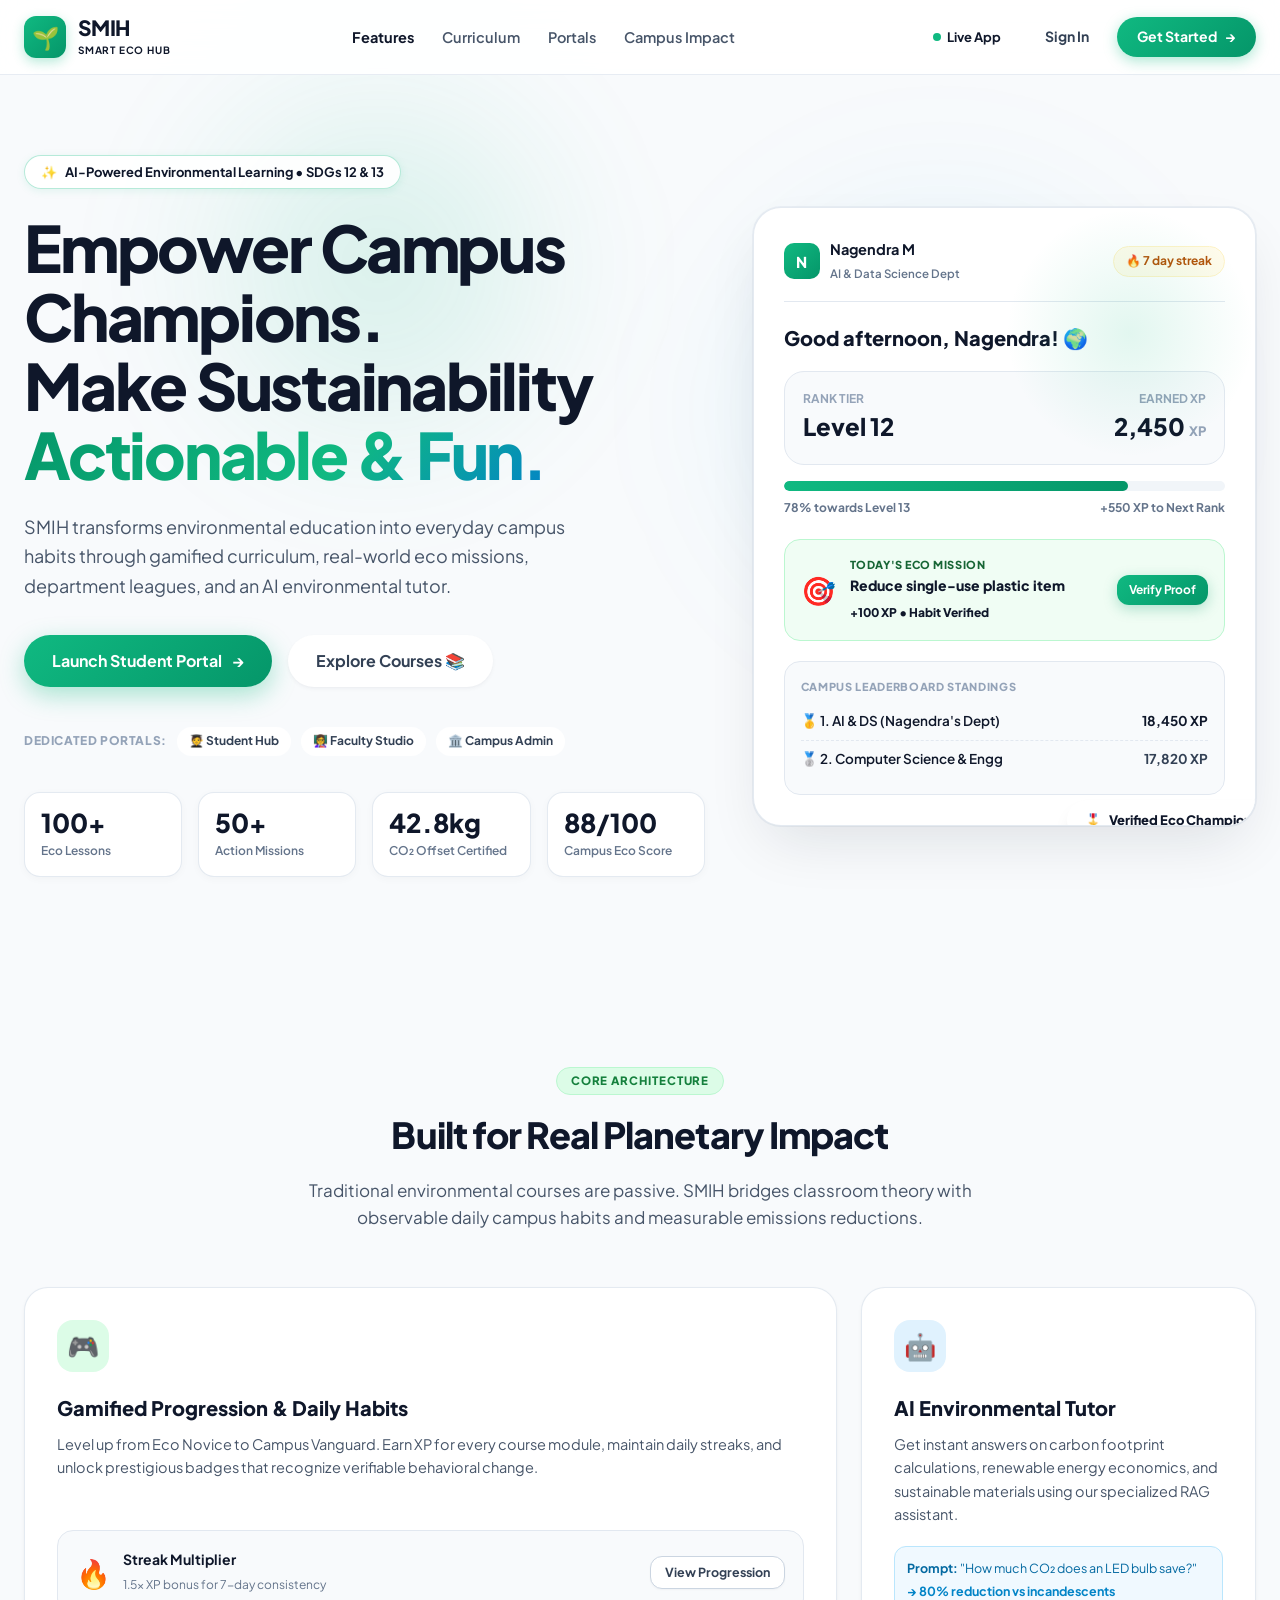
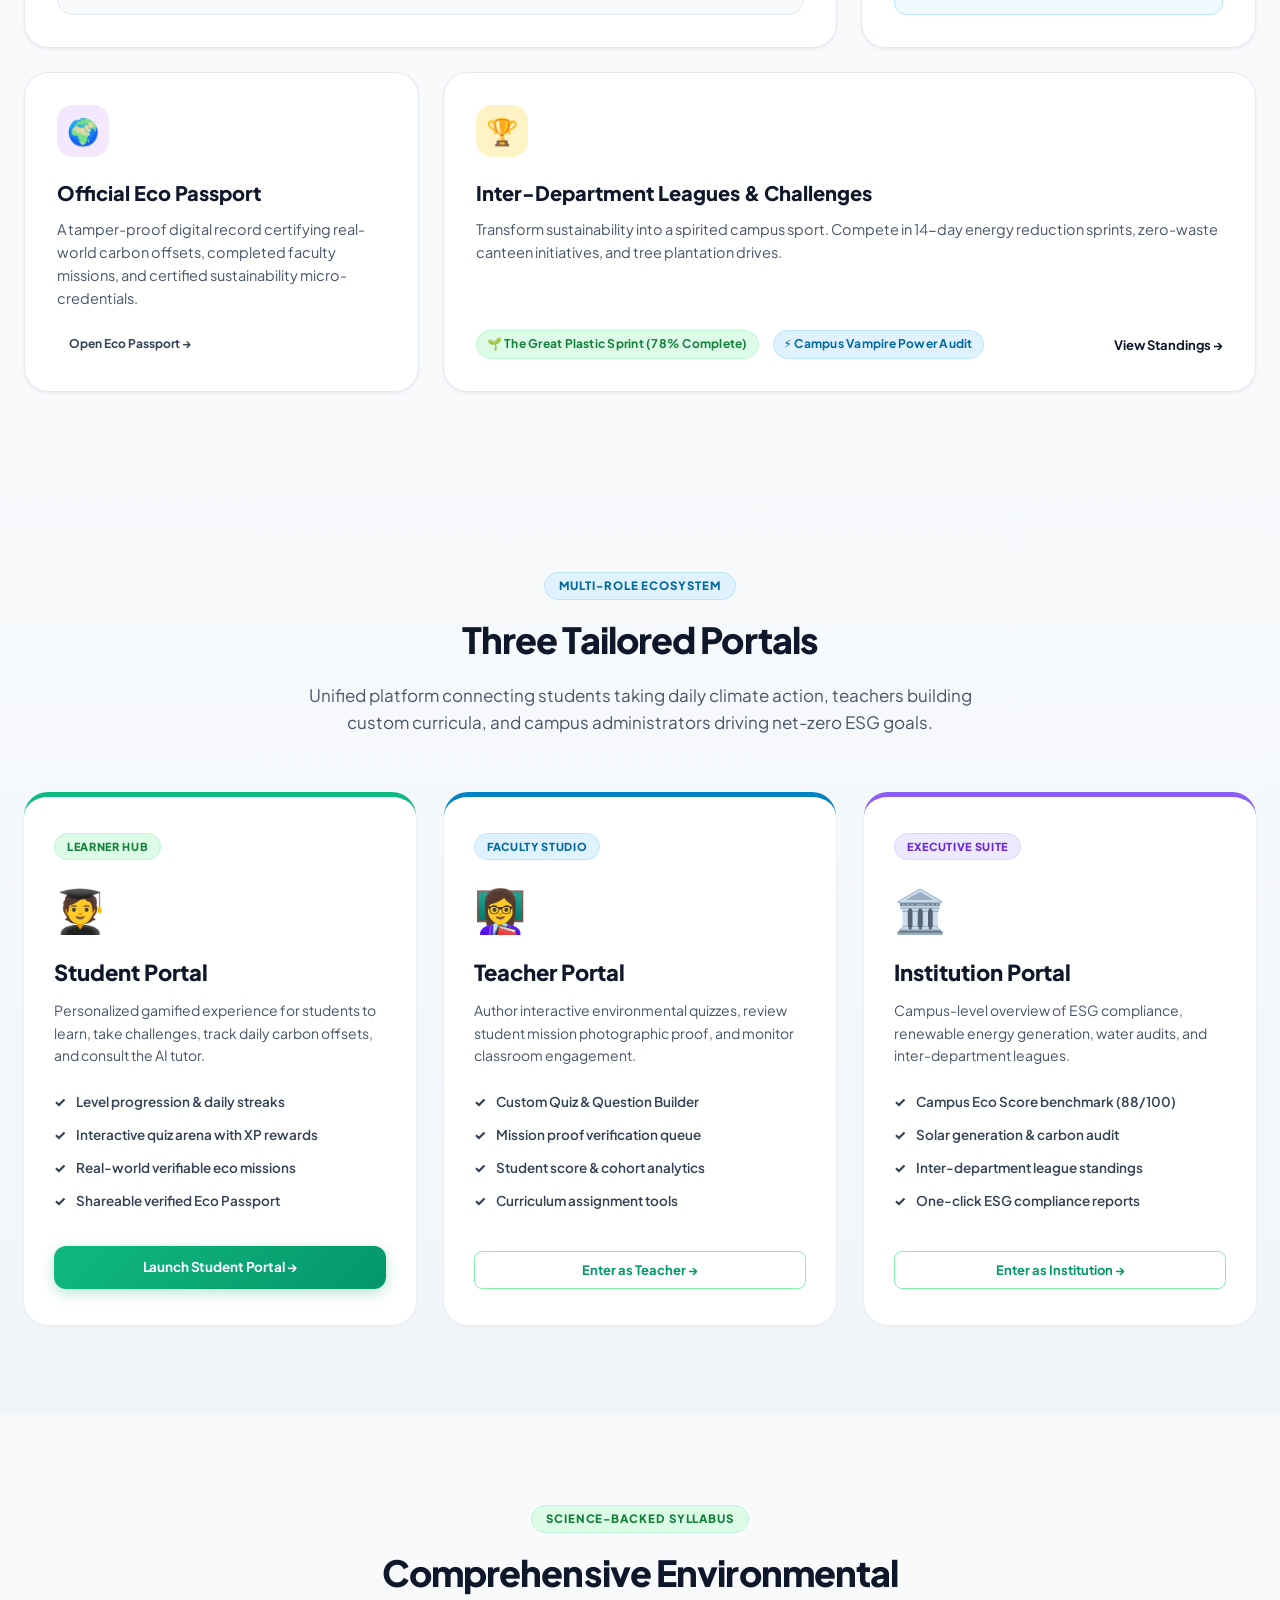
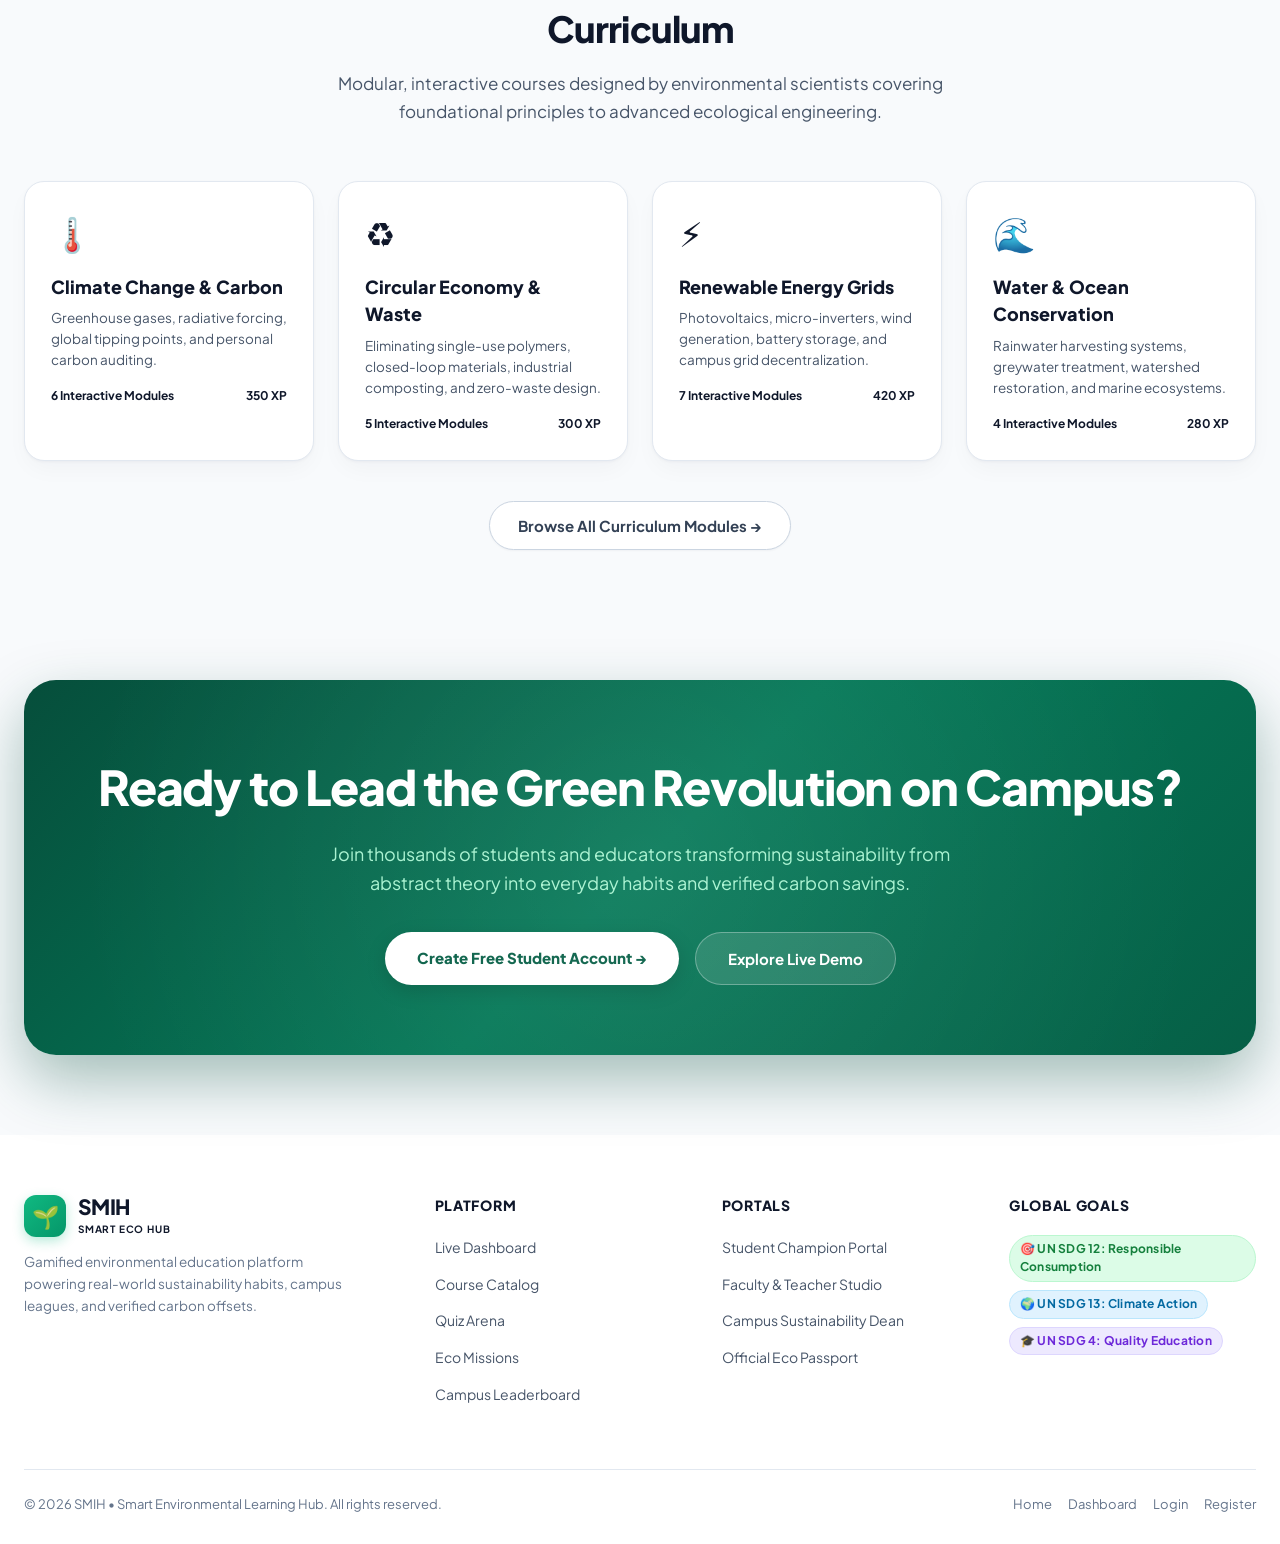
==== commit 94b58683: "Redesign landing home page with ultra-modern professional theme, glassmorphic header, bento features" ====
--- a/index.html
+++ b/index.html
@@ -4,224 +4,446 @@
     <meta charset="UTF-8">
     <meta name="viewport" content="width=device-width, initial-scale=1.0">
     <title>SMIH | Smart Environmental Learning Hub</title>
+    <meta name="description" content="Gamified environmental education platform transforming students into certified sustainability champions through AI guidance, campus missions, and verified Eco Passports.">
+    <link rel="icon" href="data:image/svg+xml,<svg xmlns=%22http://www.w3.org/2000/svg%22 viewBox=%220 0 100 100%22><text y=%22.9em%22 font-size=%2290%22>🌱</text></svg>">
+    <link rel="preconnect" href="https://fonts.googleapis.com">
+    <link rel="preconnect" href="https://fonts.gstatic.com" crossorigin>
+    <link href="https://fonts.googleapis.com/css2?family=Plus+Jakarta+Sans:wght@400;500;600;700;800&family=Inter:wght@400;500;600;700;800&display=swap" rel="stylesheet">
     <link rel="stylesheet" href="styles.css">
-    <link href="https://fonts.googleapis.com/css2?family=Inter:wght@400;500;600;700;800&display=swap" rel="stylesheet">
 </head>
-<body>
-
-    <!-- Landing Navigation -->
-    <nav class="navbar">
-        <div class="logo">
-            <div class="logo-icon">🌱</div>
-            <span>SMIH</span>
-        </div>
-
-        <div class="nav-links">
-            <a href="#features">Features</a>
-            <a href="#courses">Courses</a>
-            <a href="#portals">Portals</a>
-            <a href="dashboard.html">Live Dashboard</a>
-        </div>
-
-        <div class="nav-actions">
-            <a href="login.html" class="secondary-btn">Login</a>
-            <a href="register.html" class="primary-btn">Get Started →</a>
-        </div>
-    </nav>
-
-    <!-- Hero Section -->
-    <section class="hero">
-        <div class="hero-content">
-            <div class="badge-tag badge-green" style="font-size: 13px; font-weight: 700; margin-bottom: 20px;">
-                🌍 Learn • Play • Act • Protect
-            </div>
-
-            <h1 style="font-size: clamp(42px, 5.5vw, 68px); line-height: 1.05; letter-spacing: -0.03em; font-weight: 800; margin-bottom: 20px;">
-                Make Learning <span style="color: var(--green);">Green & Fun.</span>
-            </h1>
-
-            <p style="font-size: 17px; color: var(--text); line-height: 1.6; margin-bottom: 30px; max-width: 620px;">
-                SMIH is a gamified environmental education hub that transforms students into environmental champions through interactive curriculum, daily eco missions, campus leagues, and AI guidance.
-            </p>
-
-            <div class="hero-buttons">
-                <a href="register.html" class="primary-btn large">
-                    Start Your Eco Journey →
+<body class="landing-body">
+
+    <!-- Glassmorphic Sticky Header -->
+    <header class="landing-navbar">
+        <div class="landing-nav-container">
+            <a href="index.html" class="landing-brand">
+                <div class="landing-brand-icon">🌱</div>
+                <div>
+                    <span class="landing-brand-title">SMIH</span>
+                    <span class="landing-brand-tag">Smart Eco Hub</span>
+                </div>
+            </a>
+
+            <nav class="landing-nav-links">
+                <a href="#features" class="active-link">Features</a>
+                <a href="#curriculum">Curriculum</a>
+                <a href="#portals">Portals</a>
+                <a href="#impact">Campus Impact</a>
+            </nav>
+
+            <div class="landing-nav-actions">
+                <a href="dashboard.html" class="nav-demo-btn" title="Open live interactive student dashboard">
+                    <span class="pulse-dot"></span>
+                    <span>Live App</span>
                 </a>
-                <a href="dashboard.html" class="secondary-btn large">
-                    Explore Live Dashboard
+                <a href="login.html" class="nav-login-btn">Sign In</a>
+                <a href="register.html" class="nav-cta-btn">
+                    <span>Get Started</span>
+                    <span>→</span>
                 </a>
             </div>
-
-            <div class="stats" style="margin-top: 40px;">
+        </div>
+    </header>
+
+    <!-- Main Hero Section -->
+    <section class="landing-hero">
+        <div class="hero-glow-1"></div>
+        <div class="hero-glow-2"></div>
+
+        <div class="hero-grid">
+            <!-- Left Hero Content -->
+            <div class="hero-content">
+                <div class="hero-shimmer-pill">
+                    <span>✨</span>
+                    <span>AI-Powered Environmental Learning • SDGs 12 & 13</span>
+                </div>
+
+                <h1 class="hero-title">
+                    Empower Campus Champions.<br>
+                    Make Sustainability <span class="gradient-text-green">Actionable & Fun.</span>
+                </h1>
+
+                <p class="hero-subtitle">
+                    SMIH transforms environmental education into everyday campus habits through gamified curriculum, real-world eco missions, department leagues, and an AI environmental tutor.
+                </p>
+
+                <!-- Primary Action Buttons -->
+                <div class="hero-actions-row">
+                    <a href="dashboard.html" class="hero-btn-primary">
+                        <span>Launch Student Portal</span>
+                        <span>→</span>
+                    </a>
+                    <a href="courses.html" class="hero-btn-secondary">
+                        <span>Explore Courses 📚</span>
+                    </a>
+                </div>
+
+                <!-- Fast Portal Jump Chips -->
+                <div class="hero-portal-pills">
+                    <span class="label">Dedicated Portals:</span>
+                    <a href="dashboard.html" class="portal-chip">🧑‍🎓 Student Hub</a>
+                    <a href="login.html" class="portal-chip">👩‍🏫 Faculty Studio</a>
+                    <a href="login.html" class="portal-chip">🏛️ Campus Admin</a>
+                </div>
+
+                <!-- 4-Stat Metric Strip -->
+                <div class="hero-stats-strip">
+                    <div class="hero-stat-card">
+                        <div class="hero-stat-num">100+</div>
+                        <div class="hero-stat-label">Eco Lessons</div>
+                    </div>
+                    <div class="hero-stat-card">
+                        <div class="hero-stat-num">50+</div>
+                        <div class="hero-stat-label">Action Missions</div>
+                    </div>
+                    <div class="hero-stat-card">
+                        <div class="hero-stat-num">42.8kg</div>
+                        <div class="hero-stat-label">CO₂ Offset Certified</div>
+                    </div>
+                    <div class="hero-stat-card">
+                        <div class="hero-stat-num">88/100</div>
+                        <div class="hero-stat-label">Campus Eco Score</div>
+                    </div>
+                </div>
+            </div>
+
+            <!-- Right Hero Live Showcase Card -->
+            <div class="hero-showcase-wrapper">
+                <div class="hero-interactive-card">
+                    <div class="card-ambient-sheen"></div>
+
+                    <!-- Card Header -->
+                    <div class="showcase-header">
+                        <div class="showcase-user-pill">
+                            <div class="showcase-avatar">N</div>
+                            <div>
+                                <strong style="font-size: 14.5px; display: block; color: var(--slate-900);">Nagendra M</strong>
+                                <span style="font-size: 11.5px; color: var(--slate-500); font-weight: 600;">AI & Data Science Dept</span>
+                            </div>
+                        </div>
+                        <div class="showcase-streak-pill">
+                            🔥 7 day streak
+                        </div>
+                    </div>
+
+                    <!-- Greeting & Status -->
+                    <h3 class="showcase-greeting">Good afternoon, Nagendra! 🌍</h3>
+
+                    <!-- XP & Level Grid -->
+                    <div class="showcase-xp-box">
+                        <div>
+                            <div class="showcase-xp-sub">Rank Tier</div>
+                            <div class="showcase-xp-val" style="color: var(--emerald-600);">Level 12</div>
+                        </div>
+                        <div style="text-align: right;">
+                            <div class="showcase-xp-sub">Earned XP</div>
+                            <div class="showcase-xp-val">2,450 <span style="font-size: 13px; color: var(--slate-400);">XP</span></div>
+                        </div>
+                    </div>
+
+                    <!-- Progress Bar -->
+                    <div class="showcase-progress-wrap">
+                        <div class="showcase-progress-bar">
+                            <div class="showcase-progress-fill"></div>
+                        </div>
+                        <div style="display: flex; justify-content: space-between; font-size: 12px; font-weight: 700; color: var(--slate-500);">
+                            <span>78% towards Level 13</span>
+                            <span>+550 XP to Next Rank</span>
+                        </div>
+                    </div>
+
+                    <!-- Active Mission Card -->
+                    <div class="showcase-mission-box">
+                        <div class="showcase-mission-icon">🎯</div>
+                        <div style="flex: 1;">
+                            <div style="font-size: 11px; font-weight: 800; color: #166534; text-transform: uppercase; letter-spacing: 0.05em;">Today's Eco Mission</div>
+                            <h4 style="font-size: 14px; font-weight: 800; color: var(--slate-900); margin: 2px 0;">Reduce single-use plastic item</h4>
+                            <span style="font-size: 12px; color: var(--emerald-600); font-weight: 800;">+100 XP • Habit Verified</span>
+                        </div>
+                        <a href="missions.html" class="primary-btn" style="padding: 6px 12px; font-size: 12px; text-decoration: none;">Verify Proof</a>
+                    </div>
+
+                    <!-- Leaderboard Standings Widget -->
+                    <div class="showcase-leaderboard-box">
+                        <div style="font-size: 11px; font-weight: 800; color: var(--slate-400); text-transform: uppercase; letter-spacing: 0.06em; margin-bottom: 8px;">Campus Leaderboard Standings</div>
+                        <div class="showcase-rank-row">
+                            <span>🥇 1. AI & DS (Nagendra's Dept)</span>
+                            <strong style="color: var(--emerald-600);">18,450 XP</strong>
+                        </div>
+                        <div class="showcase-rank-row">
+                            <span>🥈 2. Computer Science & Engg</span>
+                            <span style="color: var(--slate-700); font-weight: 700;">17,820 XP</span>
+                        </div>
+                    </div>
+
+                    <!-- Floating Badge Accent -->
+                    <div class="floating-badge-accent">
+                        <span>🎖️</span>
+                        <span>Verified Eco Champion</span>
+                    </div>
+                </div>
+            </div>
+        </div>
+    </section>
+
+    <!-- Bento Features Grid Section -->
+    <section id="features" class="landing-section">
+        <div class="section-head-center">
+            <span class="section-pill-tag badge-green">CORE ARCHITECTURE</span>
+            <h2 class="section-title">Built for Real Planetary Impact</h2>
+            <p class="section-desc">Traditional environmental courses are passive. SMIH bridges classroom theory with observable daily campus habits and measurable emissions reductions.</p>
+        </div>
+
+        <div class="bento-grid">
+            <!-- Bento 1 (Large) -->
+            <div class="bento-card span-2">
                 <div>
-                    <strong style="font-size: 26px; color: #15803d;">100+</strong>
-                    <span style="font-size: 12px; color: var(--text-muted);">Eco Lessons</span>
-                </div>
+                    <div class="bento-icon-box bento-icon-green">🎮</div>
+                    <h3>Gamified Progression & Daily Habits</h3>
+                    <p>Level up from Eco Novice to Campus Vanguard. Earn XP for every course module, maintain daily streaks, and unlock prestigious badges that recognize verifiable behavioral change.</p>
+                </div>
+                <div style="background: var(--slate-50); border: 1px solid var(--border-subtle); border-radius: var(--radius-lg); padding: 18px; display: flex; gap: 16px; align-items: center; justify-content: space-between;">
+                    <div style="display: flex; gap: 12px; align-items: center;">
+                        <span style="font-size: 28px;">🔥</span>
+                        <div>
+                            <strong style="font-size: 14px; display: block;">Streak Multiplier</strong>
+                            <span style="font-size: 12px; color: var(--slate-500);">1.5x XP bonus for 7-day consistency</span>
+                        </div>
+                    </div>
+                    <a href="dashboard.html" class="secondary-btn" style="padding: 6px 14px; font-size: 12.5px; text-decoration: none;">View Progression</a>
+                </div>
+            </div>
+
+            <!-- Bento 2 -->
+            <div class="bento-card">
                 <div>
-                    <strong style="font-size: 26px; color: #15803d;">50+</strong>
-                    <span style="font-size: 12px; color: var(--text-muted);">Eco Missions</span>
-                </div>
+                    <div class="bento-icon-box bento-icon-blue">🤖</div>
+                    <h3>AI Environmental Tutor</h3>
+                    <p>Get instant answers on carbon footprint calculations, renewable energy economics, and sustainable materials using our specialized RAG assistant.</p>
+                </div>
+                <div style="background: #f0f9ff; border: 1px solid #bae6fd; border-radius: 12px; padding: 12px; font-size: 12.5px; color: #0369a1;">
+                    <strong>Prompt:</strong> "How much CO₂ does an LED bulb save?"
+                    <div style="font-weight: 700; color: #0284c7; margin-top: 4px;">→ 80% reduction vs incandescents</div>
+                </div>
+            </div>
+
+            <!-- Bento 3 -->
+            <div class="bento-card">
                 <div>
-                    <strong style="font-size: 26px; color: #15803d;">25+</strong>
-                    <span style="font-size: 12px; color: var(--text-muted);">Campus Challenges</span>
-                </div>
+                    <div class="bento-icon-box bento-icon-purple">🌍</div>
+                    <h3>Official Eco Passport</h3>
+                    <p>A tamper-proof digital record certifying real-world carbon offsets, completed faculty missions, and certified sustainability micro-credentials.</p>
+                </div>
+                <a href="profile.html#passport" class="portal-chip" style="align-self: flex-start;">Open Eco Passport →</a>
+            </div>
+
+            <!-- Bento 4 (Large) -->
+            <div class="bento-card span-2">
                 <div>
-                    <strong style="font-size: 26px; color: #15803d;">∞</strong>
-                    <span style="font-size: 12px; color: var(--text-muted);">Real-World Impact</span>
-                </div>
-            </div>
-        </div>
-
-        <!-- Dashboard Preview Card matching ASCII mock -->
-        <div class="hero-card">
-            <div class="dashboard-preview" style="background: white; border: 1px solid var(--border); border-radius: var(--radius-xl); padding: 26px; box-shadow: var(--shadow-xl); max-width: 420px; width: 100%;">
-                <div class="preview-header">
-                    <span style="font-weight: 800; color: #15803d;">🌱 SMIH Explorer</span>
-                    <span class="streak-pill" style="padding: 3px 10px; font-size: 11px;">🔥 7 day streak</span>
-                </div>
-
-                <h3 style="font-size: 18px; font-weight: 800; margin: 16px 0 12px;">Good afternoon, Nagendra! 🌍</h3>
-
-                <div class="level-box">
+                    <div class="bento-icon-box bento-icon-amber">🏆</div>
+                    <h3>Inter-Department Leagues & Challenges</h3>
+                    <p>Transform sustainability into a spirited campus sport. Compete in 14-day energy reduction sprints, zero-waste canteen initiatives, and tree plantation drives.</p>
+                </div>
+                <div style="display: flex; gap: 14px; align-items: center; flex-wrap: wrap;">
+                    <span class="badge-tag badge-green">🌱 The Great Plastic Sprint (78% Complete)</span>
+                    <span class="badge-tag badge-blue">⚡ Campus Vampire Power Audit</span>
+                    <a href="leaderboard.html" style="font-size: 13px; font-weight: 700; color: var(--emerald-600); text-decoration: none; margin-left: auto;">View Standings →</a>
+                </div>
+            </div>
+        </div>
+    </section>
+
+    <!-- 3 Portals Section -->
+    <section id="portals" class="portals-section-bg">
+        <div class="landing-section">
+            <div class="section-head-center">
+                <span class="section-pill-tag badge-blue">MULTI-ROLE ECOSYSTEM</span>
+                <h2 class="section-title">Three Tailored Portals</h2>
+                <p class="section-desc">Unified platform connecting students taking daily climate action, teachers building custom curricula, and campus administrators driving net-zero ESG goals.</p>
+            </div>
+
+            <div class="portals-grid-3">
+                <!-- Student Portal -->
+                <div class="portal-premium-card student-card">
                     <div>
-                        <small>Current Level</small>
-                        <h2>Level 12</h2>
-                    </div>
+                        <span class="portal-card-badge badge-green">Learner Hub</span>
+                        <div class="portal-icon-large">🧑‍🎓</div>
+                        <h3>Student Portal</h3>
+                        <p style="font-size: 14px; color: var(--slate-600); line-height: 1.6;">Personalized gamified experience for students to learn, take challenges, track daily carbon offsets, and consult the AI tutor.</p>
+                        
+                        <ul class="portal-features-list">
+                            <li><span class="check">✓</span> Level progression & daily streaks</li>
+                            <li><span class="check">✓</span> Interactive quiz arena with XP rewards</li>
+                            <li><span class="check">✓</span> Real-world verifiable eco missions</li>
+                            <li><span class="check">✓</span> Shareable verified Eco Passport</li>
+                        </ul>
+                    </div>
+                    <a href="dashboard.html" class="primary-btn full-btn" style="text-decoration: none;">Launch Student Portal →</a>
+                </div>
+
+                <!-- Teacher Portal -->
+                <div class="portal-premium-card teacher-card">
                     <div>
-                        <small>Eco XP</small>
-                        <h2>2,450</h2>
-                    </div>
-                </div>
-
-                <div class="progress" style="margin-bottom: 8px;">
-                    <div class="progress-bar" style="width: 78%;"></div>
-                </div>
-                <p class="small-text" style="margin-bottom: 18px;">78% towards Level 13</p>
-
-                <div class="mission-preview" style="background: #f0fdf4; border: 1px solid #bbf7d0; border-radius: 12px; padding: 14px; display: flex; gap: 12px; align-items: center;">
-                    <div style="font-size: 24px;">🎯</div>
+                        <span class="portal-card-badge badge-blue">Faculty Studio</span>
+                        <div class="portal-icon-large">👩‍🏫</div>
+                        <h3>Teacher Portal</h3>
+                        <p style="font-size: 14px; color: var(--slate-600); line-height: 1.6;">Author interactive environmental quizzes, review student mission photographic proof, and monitor classroom engagement.</p>
+                        
+                        <ul class="portal-features-list">
+                            <li><span class="check">✓</span> Custom Quiz & Question Builder</li>
+                            <li><span class="check">✓</span> Mission proof verification queue</li>
+                            <li><span class="check">✓</span> Student score & cohort analytics</li>
+                            <li><span class="check">✓</span> Curriculum assignment tools</li>
+                        </ul>
+                    </div>
+                    <a href="login.html" class="outline-btn full-btn" style="text-decoration: none;">Enter as Teacher →</a>
+                </div>
+
+                <!-- Institution Portal -->
+                <div class="portal-premium-card institution-card">
                     <div>
-                        <div style="font-size: 11px; font-weight: 700; color: #166534; text-transform: uppercase;">Today's Eco Mission</div>
-                        <h4 style="font-size: 14px; font-weight: 700;">Reduce one single-use plastic item</h4>
-                        <span style="font-size: 12px; color: #15803d; font-weight: 700;">+100 XP</span>
-                    </div>
-                </div>
-
-                <div style="margin-top: 16px; padding-top: 14px; border-top: 1px solid var(--border);">
-                    <small style="font-weight: 700; color: var(--text-muted); text-transform: uppercase; font-size: 11px;">Campus Leaderboard Standings</small>
-                    <div style="display: flex; justify-content: space-between; font-size: 13px; font-weight: 600; margin-top: 4px;">
-                        <span>1. AI & DS (Nagendra's Dept)</span>
-                        <strong style="color: #15803d;">18,450 XP</strong>
-                    </div>
-                    <div style="display: flex; justify-content: space-between; font-size: 13px; font-weight: 600; margin-top: 4px;">
-                        <span>2. CSE Department</span>
-                        <strong style="color: var(--text);">17,820 XP</strong>
-                    </div>
+                        <span class="portal-card-badge badge-purple">Executive Suite</span>
+                        <div class="portal-icon-large">🏛️</div>
+                        <h3>Institution Portal</h3>
+                        <p style="font-size: 14px; color: var(--slate-600); line-height: 1.6;">Campus-level overview of ESG compliance, renewable energy generation, water audits, and inter-department leagues.</p>
+                        
+                        <ul class="portal-features-list">
+                            <li><span class="check">✓</span> Campus Eco Score benchmark (88/100)</li>
+                            <li><span class="check">✓</span> Solar generation & carbon audit</li>
+                            <li><span class="check">✓</span> Inter-department league standings</li>
+                            <li><span class="check">✓</span> One-click ESG compliance reports</li>
+                        </ul>
+                    </div>
+                    <a href="login.html" class="outline-btn full-btn" style="text-decoration: none;">Enter as Institution →</a>
                 </div>
             </div>
         </div>
     </section>
 
-    <!-- Why SMIH / Features -->
-    <section id="features" style="padding: 80px 7%; background: white;">
-        <div style="text-align: center; max-width: 650px; margin: 0 auto 50px;">
-            <span class="badge-tag badge-green">WHY SMIH?</span>
-            <h2 style="font-size: 32px; font-weight: 800; margin: 10px 0;">Environmental Education, Reimagined.</h2>
-            <p style="color: var(--text-muted); font-size: 16px;">Transform abstract environmental concepts into tangible campus habits, team competitions, and verified carbon savings.</p>
-        </div>
-
-        <div style="display: grid; grid-template-columns: repeat(auto-fit, minmax(260px, 1fr)); gap: 24px;">
-            <div class="stat-metric-card" style="flex-direction: column; align-items: flex-start; padding: 28px;">
-                <div class="stat-metric-icon xp" style="font-size: 28px; margin-bottom: 12px;">🎮</div>
-                <h3 style="font-size: 18px; margin-bottom: 6px;">Gamified XP & Levels</h3>
-                <p style="font-size: 13px; color: var(--text-muted);">Earn points, advance levels, maintain daily green streaks, and unlock prestigious eco badges.</p>
-            </div>
-
-            <div class="stat-metric-card" style="flex-direction: column; align-items: flex-start; padding: 28px;">
-                <div class="stat-metric-icon carbon" style="font-size: 28px; margin-bottom: 12px;">🌱</div>
-                <h3 style="font-size: 18px; margin-bottom: 6px;">Real-World Eco Missions</h3>
-                <p style="font-size: 13px; color: var(--text-muted);">Complete verifiable habits: avoiding single-use plastics, planting trees, and eliminating vampire power.</p>
-            </div>
-
-            <div class="stat-metric-card" style="flex-direction: column; align-items: flex-start; padding: 28px;">
-                <div class="stat-metric-icon badges" style="font-size: 28px; margin-bottom: 12px;">🤖</div>
-                <h3 style="font-size: 18px; margin-bottom: 6px;">AI Environmental Tutor</h3>
-                <p style="font-size: 13px; color: var(--text-muted);">Instant RAG-augmented answers on carbon footprints, renewable energy, and sustainable design.</p>
-            </div>
-
-            <div class="stat-metric-card" style="flex-direction: column; align-items: flex-start; padding: 28px;">
-                <div class="stat-metric-icon streak" style="font-size: 28px; margin-bottom: 12px;">🌍</div>
-                <h3 style="font-size: 18px; margin-bottom: 6px;">Official Eco Passport</h3>
-                <p style="font-size: 13px; color: var(--text-muted);">Verified digital passport certifying real carbon offsets and sustainability micro-credentials.</p>
-            </div>
+    <!-- Curriculum Modules Section -->
+    <section id="curriculum" class="landing-section">
+        <div class="section-head-center">
+            <span class="section-pill-tag badge-green">SCIENCE-BACKED SYLLABUS</span>
+            <h2 class="section-title">Comprehensive Environmental Curriculum</h2>
+            <p class="section-desc">Modular, interactive courses designed by environmental scientists covering foundational principles to advanced ecological engineering.</p>
+        </div>
+
+        <div style="display: grid; grid-template-columns: repeat(auto-fit, minmax(280px, 1fr)); gap: 24px;">
+            <div class="content-card" style="border-radius: 20px;">
+                <div style="font-size: 34px; margin-bottom: 12px;">🌡️</div>
+                <h4 style="font-size: 18px; font-weight: 800; margin-bottom: 8px;">Climate Change & Carbon</h4>
+                <p style="font-size: 13.5px; color: var(--slate-600); margin-bottom: 16px;">Greenhouse gases, radiative forcing, global tipping points, and personal carbon auditing.</p>
+                <div style="display: flex; justify-content: space-between; font-size: 12px; font-weight: 700; color: var(--emerald-600);">
+                    <span>6 Interactive Modules</span>
+                    <span>350 XP</span>
+                </div>
+            </div>
+
+            <div class="content-card" style="border-radius: 20px;">
+                <div style="font-size: 34px; margin-bottom: 12px;">♻️</div>
+                <h4 style="font-size: 18px; font-weight: 800; margin-bottom: 8px;">Circular Economy & Waste</h4>
+                <p style="font-size: 13.5px; color: var(--slate-600); margin-bottom: 16px;">Eliminating single-use polymers, closed-loop materials, industrial composting, and zero-waste design.</p>
+                <div style="display: flex; justify-content: space-between; font-size: 12px; font-weight: 700; color: var(--emerald-600);">
+                    <span>5 Interactive Modules</span>
+                    <span>300 XP</span>
+                </div>
+            </div>
+
+            <div class="content-card" style="border-radius: 20px;">
+                <div style="font-size: 34px; margin-bottom: 12px;">⚡</div>
+                <h4 style="font-size: 18px; font-weight: 800; margin-bottom: 8px;">Renewable Energy Grids</h4>
+                <p style="font-size: 13.5px; color: var(--slate-600); margin-bottom: 16px;">Photovoltaics, micro-inverters, wind generation, battery storage, and campus grid decentralization.</p>
+                <div style="display: flex; justify-content: space-between; font-size: 12px; font-weight: 700; color: var(--emerald-600);">
+                    <span>7 Interactive Modules</span>
+                    <span>420 XP</span>
+                </div>
+            </div>
+
+            <div class="content-card" style="border-radius: 20px;">
+                <div style="font-size: 34px; margin-bottom: 12px;">🌊</div>
+                <h4 style="font-size: 18px; font-weight: 800; margin-bottom: 8px;">Water & Ocean Conservation</h4>
+                <p style="font-size: 13.5px; color: var(--slate-600); margin-bottom: 16px;">Rainwater harvesting systems, greywater treatment, watershed restoration, and marine ecosystems.</p>
+                <div style="display: flex; justify-content: space-between; font-size: 12px; font-weight: 700; color: var(--emerald-600);">
+                    <span>4 Interactive Modules</span>
+                    <span>280 XP</span>
+                </div>
+            </div>
+        </div>
+
+        <div style="text-align: center; margin-top: 40px;">
+            <a href="courses.html" class="secondary-btn" style="padding: 12px 28px; font-size: 15px; text-decoration: none; border-radius: var(--radius-full);">
+                Browse All Curriculum Modules →
+            </a>
         </div>
     </section>
 
-    <!-- 3 Core Portals Overview -->
-    <section id="portals" style="padding: 80px 7%; background: var(--bg);">
-        <div style="text-align: center; max-width: 650px; margin: 0 auto 50px;">
-            <span class="badge-tag badge-blue">TAILORED EXPERIENCES</span>
-            <h2 style="font-size: 32px; font-weight: 800; margin: 10px 0;">Three Dedicated Portals</h2>
-            <p style="color: var(--text-muted); font-size: 16px;">Built for students, educators, and campus leaders to work together towards net-zero goals.</p>
-        </div>
-
-        <div style="display: grid; grid-template-columns: repeat(auto-fit, minmax(320px, 1fr)); gap: 24px;">
-            <!-- Student Portal -->
-            <div class="content-card" style="border-top: 4px solid var(--green);">
-                <div style="font-size: 32px; margin-bottom: 10px;">🧑‍🎓</div>
-                <h3 style="font-size: 20px; font-weight: 800; margin-bottom: 8px;">Student Portal</h3>
-                <p style="color: var(--text-muted); font-size: 14px; margin-bottom: 16px;">Interactive learning, courses, daily missions, campus sprint challenges, badges, and AI tutoring.</p>
-                <ul style="font-size: 13px; color: var(--text); padding-left: 18px; margin-bottom: 20px; line-height: 1.8;">
-                    <li>Level & XP progression</li>
-                    <li>Eco Passport digital credentials</li>
-                    <li>Inter-department leaderboard</li>
+    <!-- Call to Action Banner -->
+    <div id="impact" style="padding: 0 24px;">
+        <div class="landing-cta-banner">
+            <h2>Ready to Lead the Green Revolution on Campus?</h2>
+            <p>Join thousands of students and educators transforming sustainability from abstract theory into everyday habits and verified carbon savings.</p>
+            <div class="landing-cta-btns">
+                <a href="register.html" class="cta-white-btn">Create Free Student Account →</a>
+                <a href="dashboard.html" class="cta-outline-btn">Explore Live Demo</a>
+            </div>
+        </div>
+    </div>
+
+    <!-- Modern Corporate Footer -->
+    <footer class="landing-footer">
+        <div class="footer-inner">
+            <div class="footer-col">
+                <div class="landing-brand" style="margin-bottom: 14px;">
+                    <div class="landing-brand-icon">🌱</div>
+                    <div>
+                        <span class="landing-brand-title">SMIH</span>
+                        <span class="landing-brand-tag">Smart Eco Hub</span>
+                    </div>
+                </div>
+                <p style="font-size: 13.5px; color: var(--slate-500); line-height: 1.6; max-width: 320px;">
+                    Gamified environmental education platform powering real-world sustainability habits, campus leagues, and verified carbon offsets.
+                </p>
+            </div>
+
+            <div class="footer-col">
+                <h4>Platform</h4>
+                <ul class="footer-links">
+                    <li><a href="dashboard.html">Live Dashboard</a></li>
+                    <li><a href="courses.html">Course Catalog</a></li>
+                    <li><a href="quiz.html">Quiz Arena</a></li>
+                    <li><a href="missions.html">Eco Missions</a></li>
+                    <li><a href="leaderboard.html">Campus Leaderboard</a></li>
                 </ul>
-                <a href="login.html" class="primary-btn full-btn">Explore as Student →</a>
-            </div>
-
-            <!-- Teacher Portal -->
-            <div class="content-card" style="border-top: 4px solid var(--blue);">
-                <div style="font-size: 32px; margin-bottom: 10px;">👩‍🏫</div>
-                <h3 style="font-size: 20px; font-weight: 800; margin-bottom: 8px;">Teacher Portal</h3>
-                <p style="color: var(--text-muted); font-size: 14px; margin-bottom: 16px;">Manage classes, track student eco scores, build customized quizzes, and verify student mission proofs.</p>
-                <ul style="font-size: 13px; color: var(--text); padding-left: 18px; margin-bottom: 20px; line-height: 1.8;">
-                    <li>Custom Quiz Builder engine</li>
-                    <li>Mission verification queues</li>
-                    <li>Student progress analytics</li>
+            </div>
+
+            <div class="footer-col">
+                <h4>Portals</h4>
+                <ul class="footer-links">
+                    <li><a href="dashboard.html">Student Champion Portal</a></li>
+                    <li><a href="login.html">Faculty & Teacher Studio</a></li>
+                    <li><a href="login.html">Campus Sustainability Dean</a></li>
+                    <li><a href="profile.html#passport">Official Eco Passport</a></li>
                 </ul>
-                <a href="login.html" class="outline-btn full-btn">Explore as Teacher →</a>
-            </div>
-
-            <!-- Institution Portal -->
-            <div class="content-card" style="border-top: 4px solid var(--purple);">
-                <div style="font-size: 32px; margin-bottom: 10px;">🏛️</div>
-                <h3 style="font-size: 20px; font-weight: 800; margin-bottom: 8px;">Institution Portal</h3>
-                <p style="color: var(--text-muted); font-size: 14px; margin-bottom: 16px;">Campus-wide sustainability metrics, ESG compliance reporting, department leagues, and green audits.</p>
-                <ul style="font-size: 13px; color: var(--text); padding-left: 18px; margin-bottom: 20px; line-height: 1.8;">
-                    <li>Campus Eco Score (88/100)</li>
-                    <li>Solar & water recycling stats</li>
-                    <li>Exportable ESG / Green audit reports</li>
-                </ul>
-                <a href="login.html" class="outline-btn full-btn">Explore as Institution →</a>
-            </div>
-        </div>
-    </section>
-
-    <!-- Footer -->
-    <footer style="padding: 40px 7%; background: white; border-top: 1px solid var(--border); display: flex; justify-content: space-between; align-items: center; flex-wrap: gap; gap: 20px;">
-        <div class="logo">
-            <div class="logo-icon">🌱</div>
-            <span>SMIH</span>
-        </div>
-        <p style="color: var(--text-muted); font-size: 13px;">
-            © 2026 SMIH. Smart Environmental Learning Hub. Learn • Play • Act • Protect.
-        </p>
-        <div style="display: flex; gap: 16px; font-size: 13px; font-weight: 600;">
-            <a href="courses.html">Courses</a>
-            <a href="quiz.html">Quizzes</a>
-            <a href="missions.html">Missions</a>
-            <a href="leaderboard.html">Leaderboard</a>
+            </div>
+
+            <div class="footer-col">
+                <h4>Global Goals</h4>
+                <div style="display: flex; gap: 8px; flex-direction: column;">
+                    <span class="badge-tag badge-green" style="width: fit-content;">🎯 UN SDG 12: Responsible Consumption</span>
+                    <span class="badge-tag badge-blue" style="width: fit-content;">🌍 UN SDG 13: Climate Action</span>
+                    <span class="badge-tag badge-purple" style="width: fit-content;">🎓 UN SDG 4: Quality Education</span>
+                </div>
+            </div>
+        </div>
+
+        <div class="footer-bottom">
+            <div>© 2026 SMIH • Smart Environmental Learning Hub. All rights reserved.</div>
+            <div style="display: flex; gap: 16px;">
+                <a href="index.html" style="color: var(--slate-500); text-decoration: none;">Home</a>
+                <a href="dashboard.html" style="color: var(--slate-500); text-decoration: none;">Dashboard</a>
+                <a href="login.html" style="color: var(--slate-500); text-decoration: none;">Login</a>
+                <a href="register.html" style="color: var(--slate-500); text-decoration: none;">Register</a>
+            </div>
         </div>
     </footer>
 
--- a/styles.css
+++ b/styles.css
@@ -221,6 +221,31 @@
     display: flex;
     align-items: center;
     gap: 16px;
+}
+
+/* Home Nav Pill Button */
+.home-nav-btn {
+    display: inline-flex;
+    align-items: center;
+    gap: 6px;
+    background: white;
+    color: var(--slate-700);
+    border: 1px solid var(--border);
+    padding: 6px 14px;
+    border-radius: var(--radius-full);
+    font-size: 13px;
+    font-weight: 700;
+    text-decoration: none;
+    transition: all var(--transition-fast);
+    box-shadow: var(--shadow-xs);
+}
+
+.home-nav-btn:hover {
+    background: var(--emerald-50);
+    color: var(--emerald-700);
+    border-color: var(--emerald-300);
+    transform: translateY(-1px);
+    box-shadow: var(--shadow-sm);
 }
 
 /* Streak Pill */
@@ -2113,3 +2138,952 @@
         grid-template-columns: repeat(2, 1fr);
     }
 }
+
+/* ==================================================
+   ULTRA-MODERN LANDING PAGE DESIGN SYSTEM
+================================================== */
+.landing-body {
+    background: #f8fafc;
+    color: var(--slate-900);
+    overflow-x: hidden;
+}
+
+/* Glassmorphic Sticky Header */
+.landing-navbar {
+    position: sticky;
+    top: 0;
+    z-index: 1000;
+    background: rgba(255, 255, 255, 0.88);
+    backdrop-filter: blur(20px);
+    -webkit-backdrop-filter: blur(20px);
+    border-bottom: 1px solid rgba(226, 232, 240, 0.8);
+    transition: all 0.3s ease;
+}
+
+.landing-nav-container {
+    max-width: 1280px;
+    margin: 0 auto;
+    padding: 0 24px;
+    height: 74px;
+    display: flex;
+    align-items: center;
+    justify-content: space-between;
+    gap: 20px;
+}
+
+.landing-brand {
+    display: flex;
+    align-items: center;
+    gap: 12px;
+    text-decoration: none;
+}
+
+.landing-brand-icon {
+    width: 42px;
+    height: 42px;
+    background: linear-gradient(135deg, #10b981 0%, #059669 100%);
+    border-radius: 12px;
+    display: flex;
+    align-items: center;
+    justify-content: center;
+    font-size: 22px;
+    box-shadow: 0 4px 12px rgba(16, 185, 129, 0.3);
+    transition: transform 0.2s ease;
+}
+
+.landing-brand:hover .landing-brand-icon {
+    transform: scale(1.05) rotate(-3deg);
+}
+
+.landing-brand-title {
+    font-size: 21px;
+    font-weight: 800;
+    letter-spacing: -0.03em;
+    color: var(--slate-900);
+    line-height: 1.1;
+}
+
+.landing-brand-tag {
+    font-size: 10px;
+    font-weight: 700;
+    letter-spacing: 0.08em;
+    text-transform: uppercase;
+    color: var(--emerald-600);
+    display: block;
+}
+
+.landing-nav-links {
+    display: flex;
+    align-items: center;
+    gap: 28px;
+}
+
+.landing-nav-links a {
+    text-decoration: none;
+    font-size: 14.5px;
+    font-weight: 600;
+    color: var(--slate-600);
+    transition: color 0.2s ease;
+    position: relative;
+    padding: 6px 0;
+}
+
+.landing-nav-links a:hover {
+    color: var(--emerald-600);
+}
+
+.landing-nav-links a.active-link {
+    color: var(--emerald-600);
+    font-weight: 700;
+}
+
+.landing-nav-links a.active-link::after {
+    content: '';
+    position: absolute;
+    bottom: 0;
+    left: 0;
+    right: 0;
+    height: 2px;
+    background: var(--emerald-500);
+    border-radius: 2px;
+}
+
+.landing-nav-actions {
+    display: flex;
+    align-items: center;
+    gap: 12px;
+}
+
+.nav-demo-btn {
+    display: inline-flex;
+    align-items: center;
+    gap: 6px;
+    background: var(--emerald-50);
+    color: var(--emerald-700);
+    border: 1px solid var(--emerald-200);
+    padding: 8px 16px;
+    border-radius: var(--radius-full);
+    font-size: 13px;
+    font-weight: 700;
+    text-decoration: none;
+    transition: all 0.2s ease;
+}
+
+.nav-demo-btn:hover {
+    background: var(--emerald-100);
+    border-color: var(--emerald-300);
+    transform: translateY(-1px);
+}
+
+.pulse-dot {
+    width: 8px;
+    height: 8px;
+    background: #10b981;
+    border-radius: 50%;
+    box-shadow: 0 0 0 0 rgba(16, 185, 129, 0.7);
+    animation: pulseGlow 1.8s infinite;
+}
+
+@keyframes pulseGlow {
+    0% {
+        box-shadow: 0 0 0 0 rgba(16, 185, 129, 0.7);
+    }
+    70% {
+        box-shadow: 0 0 0 8px rgba(16, 185, 129, 0);
+    }
+    100% {
+        box-shadow: 0 0 0 0 rgba(16, 185, 129, 0);
+    }
+}
+
+.nav-login-btn {
+    text-decoration: none;
+    font-size: 14px;
+    font-weight: 700;
+    color: var(--slate-700);
+    padding: 8px 16px;
+    border-radius: var(--radius-full);
+    transition: all 0.2s ease;
+}
+
+.nav-login-btn:hover {
+    background: var(--slate-100);
+    color: var(--slate-900);
+}
+
+.nav-cta-btn {
+    display: inline-flex;
+    align-items: center;
+    gap: 8px;
+    background: linear-gradient(135deg, #10b981 0%, #059669 100%);
+    color: white !important;
+    text-decoration: none;
+    font-size: 14px;
+    font-weight: 700;
+    padding: 9px 20px;
+    border-radius: var(--radius-full);
+    box-shadow: 0 4px 14px rgba(16, 185, 129, 0.35);
+    transition: all 0.25s ease;
+}
+
+.nav-cta-btn:hover {
+    background: linear-gradient(135deg, #059669 0%, #047857 100%);
+    box-shadow: 0 6px 20px rgba(16, 185, 129, 0.45);
+    transform: translateY(-1px);
+}
+
+/* Landing Hero Section */
+.landing-hero {
+    position: relative;
+    padding: 80px 24px 100px;
+    max-width: 1280px;
+    margin: 0 auto;
+    overflow: visible;
+}
+
+/* Ambient glow backgrounds */
+.hero-glow-1 {
+    position: absolute;
+    top: -60px;
+    left: 10%;
+    width: 500px;
+    height: 500px;
+    background: radial-gradient(circle, rgba(16, 185, 129, 0.15) 0%, rgba(255, 255, 255, 0) 70%);
+    filter: blur(50px);
+    pointer-events: none;
+    z-index: 0;
+}
+
+.hero-glow-2 {
+    position: absolute;
+    top: 60px;
+    right: 5%;
+    width: 550px;
+    height: 550px;
+    background: radial-gradient(circle, rgba(14, 165, 233, 0.12) 0%, rgba(255, 255, 255, 0) 70%);
+    filter: blur(60px);
+    pointer-events: none;
+    z-index: 0;
+}
+
+.hero-grid {
+    position: relative;
+    z-index: 1;
+    display: grid;
+    grid-template-columns: 1.15fr 0.85fr;
+    gap: 48px;
+    align-items: center;
+}
+
+.hero-content {
+    display: flex;
+    flex-direction: column;
+    align-items: flex-start;
+}
+
+.hero-shimmer-pill {
+    display: inline-flex;
+    align-items: center;
+    gap: 8px;
+    background: rgba(255, 255, 255, 0.9);
+    border: 1px solid rgba(16, 185, 129, 0.3);
+    padding: 6px 16px;
+    border-radius: var(--radius-full);
+    font-size: 13px;
+    font-weight: 700;
+    color: var(--emerald-800);
+    box-shadow: 0 2px 8px rgba(16, 185, 129, 0.1);
+    margin-bottom: 24px;
+}
+
+.hero-title {
+    font-size: clamp(40px, 5.2vw, 64px);
+    line-height: 1.08;
+    letter-spacing: -0.035em;
+    font-weight: 800;
+    color: var(--slate-900);
+    margin-bottom: 22px;
+}
+
+.gradient-text-green {
+    background: linear-gradient(135deg, #059669 0%, #10b981 60%, #0284c7 100%);
+    -webkit-background-clip: text;
+    -webkit-text-fill-color: transparent;
+}
+
+.hero-subtitle {
+    font-size: 18px;
+    line-height: 1.65;
+    color: var(--slate-600);
+    margin-bottom: 34px;
+    max-width: 580px;
+}
+
+.hero-actions-row {
+    display: flex;
+    align-items: center;
+    gap: 16px;
+    flex-wrap: wrap;
+    margin-bottom: 40px;
+}
+
+.hero-btn-primary {
+    display: inline-flex;
+    align-items: center;
+    gap: 10px;
+    background: linear-gradient(135deg, #10b981 0%, #059669 100%);
+    color: white;
+    text-decoration: none;
+    font-size: 16px;
+    font-weight: 700;
+    padding: 14px 28px;
+    border-radius: var(--radius-full);
+    box-shadow: 0 8px 24px rgba(16, 185, 129, 0.35);
+    transition: all 0.25s ease;
+}
+
+.hero-btn-primary:hover {
+    background: linear-gradient(135deg, #059669 0%, #047857 100%);
+    box-shadow: 0 12px 30px rgba(16, 185, 129, 0.45);
+    transform: translateY(-2px);
+}
+
+.hero-btn-secondary {
+    display: inline-flex;
+    align-items: center;
+    gap: 8px;
+    background: white;
+    color: var(--slate-700);
+    border: 1px solid var(--border);
+    text-decoration: none;
+    font-size: 16px;
+    font-weight: 700;
+    padding: 14px 28px;
+    border-radius: var(--radius-full);
+    box-shadow: var(--shadow-sm);
+    transition: all 0.25s ease;
+}
+
+.hero-btn-secondary:hover {
+    background: var(--slate-50);
+    border-color: var(--slate-300);
+    color: var(--slate-900);
+    transform: translateY(-2px);
+    box-shadow: var(--shadow-md);
+}
+
+.hero-portal-pills {
+    display: flex;
+    align-items: center;
+    gap: 10px;
+    flex-wrap: wrap;
+    margin-bottom: 36px;
+}
+
+.hero-portal-pills span.label {
+    font-size: 12px;
+    font-weight: 800;
+    color: var(--slate-400);
+    text-transform: uppercase;
+    letter-spacing: 0.05em;
+}
+
+.portal-chip {
+    display: inline-flex;
+    align-items: center;
+    gap: 6px;
+    background: white;
+    border: 1px solid var(--border);
+    padding: 5px 12px;
+    border-radius: var(--radius-full);
+    font-size: 12px;
+    font-weight: 700;
+    color: var(--slate-700);
+    text-decoration: none;
+    transition: all 0.2s ease;
+}
+
+.portal-chip:hover {
+    border-color: var(--emerald-400);
+    background: var(--emerald-50);
+    color: var(--emerald-800);
+    transform: translateY(-1px);
+}
+
+/* Hero Stats Strip */
+.hero-stats-strip {
+    display: grid;
+    grid-template-columns: repeat(4, 1fr);
+    gap: 16px;
+    width: 100%;
+}
+
+.hero-stat-card {
+    background: white;
+    border: 1px solid rgba(226, 232, 240, 0.9);
+    border-radius: var(--radius-lg);
+    padding: 16px;
+    box-shadow: 0 2px 8px rgba(0, 0, 0, 0.03);
+    transition: all 0.2s ease;
+}
+
+.hero-stat-card:hover {
+    transform: translateY(-2px);
+    box-shadow: var(--shadow-md);
+    border-color: var(--emerald-300);
+}
+
+.hero-stat-num {
+    font-size: 26px;
+    font-weight: 800;
+    color: var(--emerald-600);
+    line-height: 1.1;
+    margin-bottom: 4px;
+}
+
+.hero-stat-label {
+    font-size: 12px;
+    font-weight: 600;
+    color: var(--slate-500);
+}
+
+/* Hero Right Showcase Card */
+.hero-showcase-wrapper {
+    position: relative;
+    perspective: 1000px;
+}
+
+.hero-interactive-card {
+    background: white;
+    border: 1px solid rgba(226, 232, 240, 0.9);
+    border-radius: 28px;
+    padding: 30px;
+    box-shadow: 0 25px 60px -15px rgba(15, 23, 42, 0.12), 0 0 0 1px rgba(226, 232, 240, 0.6);
+    position: relative;
+    overflow: hidden;
+    transition: transform 0.3s ease, box-shadow 0.3s ease;
+}
+
+.hero-interactive-card:hover {
+    transform: translateY(-4px);
+    box-shadow: 0 30px 70px -15px rgba(15, 23, 42, 0.18);
+}
+
+.card-ambient-sheen {
+    position: absolute;
+    top: 0;
+    right: 0;
+    width: 250px;
+    height: 250px;
+    background: radial-gradient(circle, rgba(16, 185, 129, 0.12) 0%, transparent 70%);
+    pointer-events: none;
+}
+
+.showcase-header {
+    display: flex;
+    justify-content: space-between;
+    align-items: center;
+    margin-bottom: 20px;
+    padding-bottom: 16px;
+    border-bottom: 1px solid var(--border-subtle);
+}
+
+.showcase-user-pill {
+    display: flex;
+    align-items: center;
+    gap: 10px;
+}
+
+.showcase-avatar {
+    width: 36px;
+    height: 36px;
+    border-radius: 10px;
+    background: linear-gradient(135deg, #10b981 0%, #059669 100%);
+    color: white;
+    font-weight: 800;
+    font-size: 15px;
+    display: flex;
+    align-items: center;
+    justify-content: center;
+}
+
+.showcase-streak-pill {
+    display: inline-flex;
+    align-items: center;
+    gap: 6px;
+    background: #fffbeb;
+    border: 1px solid #fef3c7;
+    color: #b45309;
+    padding: 5px 12px;
+    border-radius: var(--radius-full);
+    font-size: 12px;
+    font-weight: 700;
+}
+
+.showcase-greeting {
+    font-size: 20px;
+    font-weight: 800;
+    color: var(--slate-900);
+    margin-bottom: 18px;
+}
+
+.showcase-xp-box {
+    background: var(--slate-50);
+    border: 1px solid var(--border-subtle);
+    border-radius: var(--radius-xl);
+    padding: 18px;
+    display: flex;
+    justify-content: space-between;
+    align-items: center;
+    margin-bottom: 16px;
+}
+
+.showcase-xp-val {
+    font-size: 24px;
+    font-weight: 800;
+    color: var(--slate-900);
+}
+
+.showcase-xp-sub {
+    font-size: 12px;
+    font-weight: 700;
+    color: var(--slate-400);
+    text-transform: uppercase;
+}
+
+.showcase-progress-wrap {
+    margin-bottom: 22px;
+}
+
+.showcase-progress-bar {
+    height: 10px;
+    background: var(--slate-100);
+    border-radius: var(--radius-full);
+    overflow: hidden;
+    margin-bottom: 8px;
+}
+
+.showcase-progress-fill {
+    height: 100%;
+    width: 78%;
+    background: linear-gradient(90deg, #10b981 0%, #059669 100%);
+    border-radius: var(--radius-full);
+}
+
+.showcase-mission-box {
+    background: #f0fdf4;
+    border: 1px solid #bbf7d0;
+    border-radius: var(--radius-lg);
+    padding: 16px;
+    display: flex;
+    align-items: center;
+    gap: 14px;
+    margin-bottom: 20px;
+}
+
+.showcase-mission-icon {
+    font-size: 28px;
+}
+
+.showcase-leaderboard-box {
+    background: var(--slate-50);
+    border-radius: var(--radius-lg);
+    padding: 16px;
+    border: 1px solid var(--border-subtle);
+}
+
+.showcase-rank-row {
+    display: flex;
+    justify-content: space-between;
+    align-items: center;
+    padding: 8px 0;
+    font-size: 13.5px;
+    font-weight: 600;
+}
+
+.showcase-rank-row:not(:last-child) {
+    border-bottom: 1px dashed var(--border-subtle);
+}
+
+/* Floating accent pill */
+.floating-badge-accent {
+    position: absolute;
+    bottom: -15px;
+    right: -15px;
+    background: white;
+    border: 1px solid var(--border);
+    padding: 10px 18px;
+    border-radius: var(--radius-full);
+    box-shadow: var(--shadow-lg);
+    display: flex;
+    align-items: center;
+    gap: 8px;
+    font-size: 13px;
+    font-weight: 800;
+    color: var(--emerald-700);
+    animation: floatAnim 3.5s ease-in-out infinite;
+}
+
+@keyframes floatAnim {
+    0%, 100% {
+        transform: translateY(0);
+    }
+    50% {
+        transform: translateY(-8px);
+    }
+}
+
+/* Section Header Styles */
+.landing-section {
+    padding: 90px 24px;
+    max-width: 1280px;
+    margin: 0 auto;
+}
+
+.section-head-center {
+    text-align: center;
+    max-width: 680px;
+    margin: 0 auto 56px;
+}
+
+.section-pill-tag {
+    display: inline-block;
+    padding: 4px 14px;
+    border-radius: var(--radius-full);
+    font-size: 11.5px;
+    font-weight: 800;
+    letter-spacing: 0.08em;
+    text-transform: uppercase;
+    margin-bottom: 12px;
+}
+
+.section-title {
+    font-size: 36px;
+    font-weight: 800;
+    letter-spacing: -0.025em;
+    color: var(--slate-900);
+    margin-bottom: 14px;
+}
+
+.section-desc {
+    font-size: 17px;
+    color: var(--slate-600);
+    line-height: 1.6;
+}
+
+/* Bento Box Grid Features */
+.bento-grid {
+    display: grid;
+    grid-template-columns: repeat(3, 1fr);
+    gap: 24px;
+}
+
+.bento-card {
+    background: white;
+    border: 1px solid rgba(226, 232, 240, 0.9);
+    border-radius: 24px;
+    padding: 32px;
+    box-shadow: var(--shadow-sm);
+    transition: all 0.3s ease;
+    display: flex;
+    flex-direction: column;
+    justify-content: space-between;
+}
+
+.bento-card:hover {
+    transform: translateY(-4px);
+    box-shadow: 0 16px 36px rgba(15, 23, 42, 0.08);
+    border-color: var(--emerald-300);
+}
+
+.bento-card.span-2 {
+    grid-column: span 2;
+}
+
+.bento-icon-box {
+    width: 52px;
+    height: 52px;
+    border-radius: 16px;
+    display: flex;
+    align-items: center;
+    justify-content: center;
+    font-size: 26px;
+    margin-bottom: 20px;
+}
+
+.bento-icon-green { background: #dcfce7; color: #15803d; }
+.bento-icon-blue { background: #e0f2fe; color: #0369a1; }
+.bento-icon-purple { background: #f3e8ff; color: #7e22ce; }
+.bento-icon-amber { background: #fef3c7; color: #b45309; }
+
+.bento-card h3 {
+    font-size: 20px;
+    font-weight: 800;
+    color: var(--slate-900);
+    margin-bottom: 10px;
+}
+
+.bento-card p {
+    font-size: 14.5px;
+    color: var(--slate-600);
+    line-height: 1.6;
+    margin-bottom: 20px;
+}
+
+/* Portals Showcase Section */
+.portals-section-bg {
+    background: linear-gradient(180deg, #f8fafc 0%, #f1f5f9 100%);
+    border-top: 1px solid var(--border);
+    border-bottom: 1px solid var(--border);
+}
+
+.portals-grid-3 {
+    display: grid;
+    grid-template-columns: repeat(3, 1fr);
+    gap: 28px;
+}
+
+.portal-premium-card {
+    background: white;
+    border: 1px solid var(--border);
+    border-radius: 24px;
+    padding: 36px 30px;
+    box-shadow: var(--shadow-sm);
+    display: flex;
+    flex-direction: column;
+    justify-content: space-between;
+    transition: all 0.3s ease;
+    position: relative;
+    overflow: hidden;
+}
+
+.portal-premium-card:hover {
+    transform: translateY(-6px);
+    box-shadow: 0 20px 45px rgba(15, 23, 42, 0.1);
+}
+
+.portal-premium-card.student-card { border-top: 5px solid #10b981; }
+.portal-premium-card.teacher-card { border-top: 5px solid #0284c7; }
+.portal-premium-card.institution-card { border-top: 5px solid #8b5cf6; }
+
+.portal-card-badge {
+    display: inline-block;
+    padding: 4px 12px;
+    border-radius: var(--radius-full);
+    font-size: 11px;
+    font-weight: 800;
+    text-transform: uppercase;
+    letter-spacing: 0.06em;
+    margin-bottom: 16px;
+}
+
+.portal-icon-large {
+    font-size: 42px;
+    margin-bottom: 14px;
+}
+
+.portal-premium-card h3 {
+    font-size: 22px;
+    font-weight: 800;
+    color: var(--slate-900);
+    margin-bottom: 10px;
+}
+
+.portal-features-list {
+    list-style: none;
+    padding: 0;
+    margin: 20px 0 28px;
+}
+
+.portal-features-list li {
+    display: flex;
+    align-items: center;
+    gap: 10px;
+    font-size: 13.5px;
+    font-weight: 600;
+    color: var(--slate-700);
+    padding: 6px 0;
+}
+
+.portal-features-list li span.check {
+    color: var(--emerald-600);
+    font-weight: 800;
+}
+
+/* Call to Action Banner */
+.landing-cta-banner {
+    background: linear-gradient(135deg, #064e3b 0%, #047857 50%, #065f46 100%);
+    border-radius: 32px;
+    padding: 70px 40px;
+    text-align: center;
+    color: white;
+    box-shadow: 0 25px 60px rgba(6, 78, 59, 0.35);
+    margin: 40px auto 80px;
+    max-width: 1280px;
+    position: relative;
+    overflow: hidden;
+}
+
+.landing-cta-banner::before {
+    content: '';
+    position: absolute;
+    top: -50%;
+    left: -20%;
+    width: 140%;
+    height: 200%;
+    background: radial-gradient(circle, rgba(255, 255, 255, 0.08) 0%, transparent 60%);
+    pointer-events: none;
+}
+
+.landing-cta-banner h2 {
+    font-size: clamp(32px, 4vw, 48px);
+    font-weight: 800;
+    margin-bottom: 16px;
+    letter-spacing: -0.025em;
+}
+
+.landing-cta-banner p {
+    font-size: 18px;
+    color: #a7f3d0;
+    max-width: 620px;
+    margin: 0 auto 34px;
+    line-height: 1.6;
+}
+
+.landing-cta-btns {
+    display: flex;
+    justify-content: center;
+    gap: 16px;
+    flex-wrap: wrap;
+}
+
+.cta-white-btn {
+    background: white;
+    color: #065f46;
+    text-decoration: none;
+    font-weight: 800;
+    font-size: 15px;
+    padding: 14px 32px;
+    border-radius: var(--radius-full);
+    box-shadow: 0 6px 20px rgba(0, 0, 0, 0.15);
+    transition: all 0.25s ease;
+}
+
+.cta-white-btn:hover {
+    background: #f0fdf4;
+    transform: translateY(-2px);
+    box-shadow: 0 10px 25px rgba(0, 0, 0, 0.2);
+}
+
+.cta-outline-btn {
+    background: rgba(255, 255, 255, 0.12);
+    color: white;
+    border: 1px solid rgba(255, 255, 255, 0.3);
+    text-decoration: none;
+    font-weight: 700;
+    font-size: 15px;
+    padding: 14px 32px;
+    border-radius: var(--radius-full);
+    transition: all 0.25s ease;
+}
+
+.cta-outline-btn:hover {
+    background: rgba(255, 255, 255, 0.22);
+    border-color: white;
+    transform: translateY(-2px);
+}
+
+/* Landing Modern Footer */
+.landing-footer {
+    background: white;
+    border-top: 1px solid var(--border);
+    padding: 60px 24px 30px;
+}
+
+.footer-inner {
+    max-width: 1280px;
+    margin: 0 auto;
+    display: grid;
+    grid-template-columns: 1.5fr 1fr 1fr 1fr;
+    gap: 40px;
+    margin-bottom: 50px;
+}
+
+.footer-col h4 {
+    font-size: 14px;
+    font-weight: 800;
+    text-transform: uppercase;
+    letter-spacing: 0.05em;
+    color: var(--slate-900);
+    margin-bottom: 18px;
+}
+
+.footer-links {
+    list-style: none;
+    padding: 0;
+    margin: 0;
+}
+
+.footer-links li {
+    margin-bottom: 12px;
+}
+
+.footer-links li a {
+    text-decoration: none;
+    font-size: 14px;
+    color: var(--slate-600);
+    transition: color 0.2s ease;
+}
+
+.footer-links li a:hover {
+    color: var(--emerald-600);
+}
+
+.footer-bottom {
+    max-width: 1280px;
+    margin: 0 auto;
+    padding-top: 24px;
+    border-top: 1px solid var(--border-subtle);
+    display: flex;
+    justify-content: space-between;
+    align-items: center;
+    font-size: 13px;
+    color: var(--slate-500);
+}
+
+/* Responsive Styles for Landing */
+@media (max-width: 1024px) {
+    .hero-grid {
+        grid-template-columns: 1fr;
+        gap: 48px;
+    }
+    .bento-grid {
+        grid-template-columns: 1fr;
+    }
+    .bento-card.span-2 {
+        grid-column: span 1;
+    }
+    .portals-grid-3 {
+        grid-template-columns: 1fr;
+    }
+    .footer-inner {
+        grid-template-columns: 1fr 1fr;
+    }
+}
+
+@media (max-width: 768px) {
+    .landing-nav-links {
+        display: none;
+    }
+    .hero-stats-strip {
+        grid-template-columns: repeat(2, 1fr);
+    }
+    .footer-inner {
+        grid-template-columns: 1fr;
+    }
+    .footer-bottom {
+        flex-direction: column;
+        gap: 12px;
+        text-align: center;
+    }
+}
